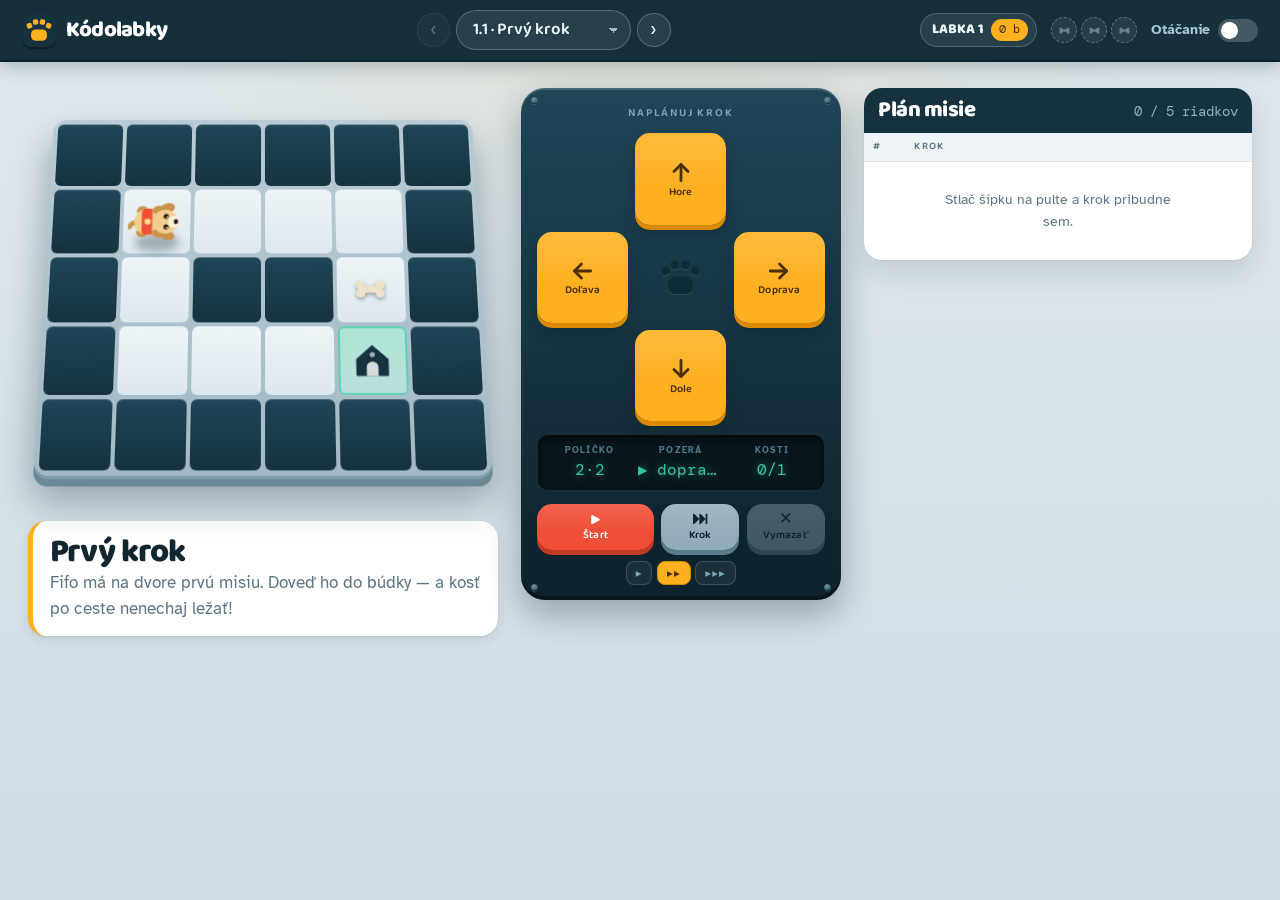
==== index.html @ 19e22fdb "Zapis do Siene slavy sa ponuka po dohrati misie Ukladanie bolo schovane o dve okna hlbsie: chip -> K" ====
<!DOCTYPE html>
<html lang="sk">
<head>
<meta charset="utf-8">
<meta name="viewport" content="width=device-width, initial-scale=1, viewport-fit=cover">
<title>Kódolabky — nauč šteniatka programovať</title>
<meta name="description" content="Detská hra, v ktorej na dispečerskom pulte naplánuješ misiu záchranárskeho šteniatka. Riadok po riadku.">
<meta name="color-scheme" content="light dark">
<meta name="theme-color" content="#16323F">
<link rel="icon" href="assets/icon.svg" type="image/svg+xml">
<link rel="apple-touch-icon" href="assets/icon.svg">
<link rel="preconnect" href="https://fonts.googleapis.com">
<link rel="preconnect" href="https://fonts.gstatic.com" crossorigin>
<link href="https://fonts.googleapis.com/css2?family=Baloo+2:wght@600;800&family=Atkinson+Hyperlegible:wght@400;700&family=DM+Mono:wght@500&display=swap" rel="stylesheet">
<link rel="stylesheet" href="styles/base.css">
<link rel="stylesheet" href="styles/board.css">
<link rel="stylesheet" href="styles/console.css">
<link rel="stylesheet" href="styles/table.css">
</head>
<body>

<header class="topbar">
  <div class="brand">
    <img class="brand-mark" src="assets/icon.svg" alt="" width="34" height="34">
    <span class="brand-name">Kódolabky</span>
  </div>

  <nav class="levelnav" aria-label="Výber misie">
    <button class="steelbtn steelbtn-round" id="prevLevel" type="button" aria-label="Predchádzajúca misia">‹</button>
    <select id="levelPicker" aria-label="Misia"></select>
    <button class="steelbtn steelbtn-round" id="nextLevel" type="button" aria-label="Ďalšia misia">›</button>
  </nav>

  <div class="topbar-right">
    <button class="crewchip" id="crewChip" type="button">
      <span class="crewchip-call" id="crewCall">LABKA 1</span>
      <span class="crewchip-pts" id="crewPts">0 b</span>
    </button>
    <div class="bones" id="starRow" role="status" aria-label="Získané kosti"></div>
    <label class="modeswitch">
      <span class="modeswitch-label">Otáčanie</span>
      <input type="checkbox" id="modeToggle" role="switch">
      <span class="modeswitch-track" aria-hidden="true"><span class="modeswitch-knob"></span></span>
    </label>
  </div>
</header>

<main class="deck">

  <!-- ── Svet ─────────────────────────────────────────────── -->
  <section class="field" aria-label="Bludisko">
    <div class="board-stage">
      <div class="board" id="board" role="img" aria-label="Mapa bludiska"></div>
    </div>
    <div class="briefing">
      <h1 class="briefing-title" id="levelTitle">Kódolabky</h1>
      <p class="briefing-text" id="levelStory">Načítavam misiu…</p>
      <p class="hint" id="hintBar" hidden></p>
    </div>
  </section>

  <!-- ── Pult ─────────────────────────────────────────────── -->
  <section class="console" aria-label="Dispečerský pult">
    <div class="console-plate">
      <span class="rivet rivet-tl" aria-hidden="true"></span>
      <span class="rivet rivet-tr" aria-hidden="true"></span>
      <span class="rivet rivet-bl" aria-hidden="true"></span>
      <span class="rivet rivet-br" aria-hidden="true"></span>
      <span class="beacon-sweep" aria-hidden="true"></span>

      <p class="plate-label">Naplánuj krok</p>
      <div class="controls" id="palette"></div>

      <div class="lcd" id="statePanel">
        <div class="lcd-cell"><span class="lcd-key">Políčko</span><span class="lcd-val" id="stPos">–</span></div>
        <div class="lcd-cell"><span class="lcd-key">Pozerá</span><span class="lcd-val" id="stDir">–</span></div>
        <div class="lcd-cell"><span class="lcd-key">Kosti</span><span class="lcd-val" id="stBones">–</span></div>
      </div>

      <div class="transport">
        <button class="key key-run" id="btnRun" type="button">
          <span class="key-glyph" aria-hidden="true">▶</span><span class="key-word">Štart</span>
        </button>
        <button class="key key-steel" id="btnStep" type="button">
          <span class="key-glyph" aria-hidden="true">⏭</span><span class="key-word">Krok</span>
        </button>
        <button class="key key-steel" id="btnReset" type="button" disabled>
          <span class="key-glyph" aria-hidden="true">✕</span><span class="key-word">Vymazať</span>
        </button>
      </div>

      <div class="speed" role="group" aria-label="Rýchlosť">
        <button class="speedbtn" data-speed="600" type="button" aria-label="Pomaly">▸</button>
        <button class="speedbtn is-on" data-speed="330" type="button" aria-label="Normálne">▸▸</button>
        <button class="speedbtn" data-speed="150" type="button" aria-label="Rýchlo">▸▸▸</button>
      </div>
    </div>
  </section>

  <!-- ── Plán ─────────────────────────────────────────────── -->
  <section class="plan" aria-label="Tabuľka príkazov">
    <div class="plancard">
      <div class="plancard-head">
        <h2>Plán misie</h2>
        <span class="rowcount" id="rowCount">0 riadkov</span>
      </div>
      <div class="table-scroll">
        <table class="program" id="programTable">
          <thead>
            <tr><th class="c-num">#</th><th class="c-cmd">Krok</th><th class="c-act"><span class="sr-only">Akcie</span></th></tr>
          </thead>
          <tbody id="programBody"></tbody>
        </table>
        <p class="emptyhint" id="emptyHint">Stlač šípku na pulte a krok pribudne sem.</p>
      </div>
    </div>
  </section>

</main>

<div class="toast" id="toast" role="status" aria-live="polite" hidden></div>

<dialog class="winbox" id="winBox">
  <h2 id="winTitle">Misia splnená!</h2>
  <div class="bones bones-big" id="winStars"></div>
  <ul class="winlist" id="winList"></ul>
  <p class="winscore" id="winScore"></p>
  <button class="key key-wide winhall" id="hallFromWin" type="button">Zapísať do Siene slávy</button>
  <div class="winbtns">
    <button class="key key-steel key-wide" id="winRetry" type="button">Skúsiť lepšie</button>
    <button class="key key-run key-wide" id="winNext" type="button">Ďalšia misia</button>
  </div>
</dialog>

<dialog class="crewbox" id="crewBox">
  <h2>Kniha služieb</h2>
  <p class="crewbox-note">
    Klikni na volací znak a hráš zaňho. Každý má svoj vlastný postup a ten ostáva
    len v tomto prehliadači. Do Siene slávy sa zapisuje výhradne prezývka a body,
    a len keď to sám urobíš.
  </p>
  <div class="crew-scroll">
    <table class="crew">
      <thead>
        <tr>
          <th>Volací znak</th><th>Hodnosť</th>
          <th class="num">Body</th><th class="num">Misie</th>
          <th><span class="sr-only">Zmazať</span></th>
        </tr>
      </thead>
      <tbody id="crewBody"></tbody>
    </table>
  </div>
  <form class="crewadd" id="crewAdd">
    <input id="crewInput" maxlength="10" placeholder="Nový volací znak" aria-label="Nový volací znak">
    <button class="key key-steel" type="submit">Pridať</button>
  </form>
  <div class="winbtns">
    <button class="key key-wide" id="hallOpen" type="button">Sieň slávy</button>
    <button class="key key-steel key-wide" id="crewClose" type="button">Späť do hry</button>
  </div>
</dialog>

<dialog class="hallbox" id="hallBox">
  <h2>Sieň slávy</h2>
  <p class="hallbox-note" id="hallNote"></p>
  <div class="hall-scroll">
    <table class="hall">
      <thead>
        <tr>
          <th>#</th><th>Prezývka</th>
          <th class="num">Body</th><th class="num">Misie</th><th>Kedy</th>
        </tr>
      </thead>
      <tbody id="hallBody"></tbody>
    </table>
  </div>
  <form class="hallform" id="hallForm">
    <input id="hallNick" maxlength="10" placeholder="Prezývka" aria-label="Prezývka do rebríčka">
    <button class="key key-run" id="hallSend" type="submit">Zapísať</button>
  </form>
  <p class="hallstatus" id="hallStatus" role="status"></p>
  <p class="hallbox-privacy">
    Ukladá sa len prezývka, body a dátum. Žiadne mená, žiadne e-maily —
    tak sem prosím nepíš svoje skutočné meno.
  </p>
  <div class="winbtns">
    <button class="key key-steel key-wide" id="hallClose" type="button">Zavrieť</button>
  </div>
</dialog>

<script type="module" src="src/game/app.js"></script>
</body>
</html>
---- styles/base.css ----
/* Kódolabky — základ: tokeny, layout, horná lišta.
   Smer: „dispečerský pult záchrannej stanice“. Materiály z toho sveta —
   práškovaná oceľ, gumené klávesy, jantárový maják, smaltované štítky, LCD. */

:root {
  /* Baloo 2 — ťažké zaoblené písmo, ktoré vyzerá ako nápis namaľovaný
     na záchranárskom aute. Atkinson Hyperlegible navrhol Braille Institute
     na maximálne rozlíšenie tvarov písmen (I/l/1, O/0, b/d) — pre šesťročné
     dieťa, ktoré ešte lúšti písmená, to nie je ozdoba ale funkcia.
     DM Mono je len na LCD displeji pultu, teda na strojový údaj. */
  --font-display: "Baloo 2", "Segoe UI", system-ui, sans-serif;
  --font-body: "Atkinson Hyperlegible", "Segoe UI", system-ui, sans-serif;
  --font-data: "DM Mono", ui-monospace, Consolas, monospace;

  --step--2: 0.7rem;
  --step--1: clamp(0.8rem, 0.76rem + 0.15vw, 0.88rem);
  --step-0:  clamp(0.95rem, 0.9rem + 0.2vw, 1.05rem);
  --step-1:  clamp(1.15rem, 1.02rem + 0.45vw, 1.38rem);
  --step-2:  clamp(1.5rem, 1.25rem + 1vw, 2.1rem);

  /* Paleta záchranárskeho vozidla: petrolejová karoséria, jantárový maják. */
  --daylight:   #dee7ec;
  --daylight-2: #cfdce4;
  --depot:      #16323f;
  --depot-mid:  #1f4557;
  --depot-deep: #0d222c;
  --beacon:     #ffb01f;
  --beacon-deep:#d98a00;
  --siren:      #f04e37;
  --siren-deep: #c33a25;
  --mint:       #34c79a;

  --surface: #ffffff;
  --surface-2: #eef4f7;
  --text: #12262f;
  --muted: #5d7784;
  --line: rgba(18, 38, 47, .13);
  --line-strong: rgba(18, 38, 47, .26);

  --space-1: .5rem; --space-2: .875rem; --space-3: 1.25rem;
  --radius: 18px; --radius-sm: 11px; --radius-xs: 7px;
  --shadow: 0 1px 2px rgba(13, 34, 44, .06), 0 12px 30px rgba(13, 34, 44, .12);
  --shadow-sm: 0 1px 2px rgba(13, 34, 44, .07), 0 4px 12px rgba(13, 34, 44, .09);
  --tick: 330ms;
  --lift: 5px;              /* o koľko klávesa vystupuje z dosky */
}

@media (prefers-color-scheme: dark) {
  :root {
    --daylight: #101f27; --daylight-2: #0a171d;
    --depot: #1c3f4f; --depot-mid: #27566b; --depot-deep: #081419;
    --surface: #162a33; --surface-2: #1d3542;
    --text: #e6f0f4; --muted: #93aeba;
    --line: rgba(255, 255, 255, .12); --line-strong: rgba(255, 255, 255, .24);
    --shadow: 0 1px 2px rgba(0,0,0,.45), 0 12px 30px rgba(0,0,0,.5);
    --shadow-sm: 0 1px 2px rgba(0,0,0,.4), 0 4px 12px rgba(0,0,0,.4);
  }
}

*, *::before, *::after { box-sizing: border-box; }
* { margin: 0; }
html, body { height: 100%; }

body {
  font-family: var(--font-body);
  font-size: var(--step-0);
  line-height: 1.55;
  color: var(--text);
  background:
    radial-gradient(900px 520px at 50% -8%, color-mix(in srgb, var(--beacon) 14%, transparent), transparent 62%),
    linear-gradient(180deg, var(--daylight) 0%, var(--daylight-2) 100%);
  background-attachment: fixed;
  -webkit-font-smoothing: antialiased;
  display: flex; flex-direction: column;
  overflow-x: hidden;
}

h1, h2, h3 {
  font-family: var(--font-display); font-weight: 800;
  line-height: 1.08; letter-spacing: -.022em;
}
button, select, input { font: inherit; color: inherit; }
button { cursor: pointer; }

:focus-visible { outline: 3px solid var(--beacon); outline-offset: 3px; border-radius: var(--radius-xs); }

.sr-only {
  position: absolute; width: 1px; height: 1px; padding: 0; overflow: hidden;
  clip: rect(0 0 0 0); white-space: nowrap; border: 0;
}

/* ── Horná lišta ─────────────────────────────────────────────── */

.topbar {
  display: flex; align-items: center; gap: var(--space-3); flex-wrap: wrap;
  padding: .6rem clamp(.75rem, 3vw, 1.4rem);
  background: color-mix(in srgb, var(--depot) 94%, black);
  color: #dcebf1;
  box-shadow: 0 2px 0 var(--depot-deep), 0 6px 18px rgba(13, 34, 44, .25);
  position: relative; z-index: 20;
}

.brand { display: flex; align-items: center; gap: .6rem; }
.brand-mark {
  width: 34px; height: 34px; display: block; border-radius: 9px;
  box-shadow: 0 2px 0 rgba(0, 0, 0, .35);
}
.brand-name {
  font-family: var(--font-display); font-weight: 800; font-size: var(--step-1);
  letter-spacing: -.035em; color: #fff; line-height: 1;
}

.levelnav { display: flex; align-items: center; gap: .35rem; margin-inline: auto; }
.levelnav select {
  appearance: none; border: 1px solid rgba(255,255,255,.22);
  background: rgba(255,255,255,.08); color: #eaf4f8;
  border-radius: 999px; padding: .4rem 2.1rem .4rem 1rem;
  font-family: var(--font-display); font-weight: 600;
  background-image: linear-gradient(45deg, transparent 50%, #9fc0cd 50%),
                    linear-gradient(135deg, #9fc0cd 50%, transparent 50%);
  background-position: right 1.05rem center, right .8rem center;
  background-size: 5px 5px, 5px 5px; background-repeat: no-repeat;
  max-width: min(52vw, 22rem); text-overflow: ellipsis;
}
.levelnav select option { color: #12262f; background: #fff; }

.steelbtn {
  border: 1px solid rgba(255,255,255,.22); background: rgba(255,255,255,.08);
  color: #eaf4f8; border-radius: var(--radius-xs);
  transition: background .15s ease, transform .12s ease;
}
.steelbtn-round { width: 2.1rem; height: 2.1rem; border-radius: 50%; font-size: 1.2rem;
  line-height: 1; display: grid; place-items: center; }
.steelbtn:hover:not(:disabled) { background: rgba(255,255,255,.18); }
.steelbtn:disabled { opacity: .32; cursor: default; }

.topbar-right { display: flex; align-items: center; gap: var(--space-2); }

/* Odznak posádky — volací znak a body, klik otvorí Knihu služieb. */
.crewchip {
  display: flex; align-items: center; gap: .5rem;
  padding: .3rem .5rem .3rem .7rem;
  border: 1px solid rgba(255, 255, 255, .2); border-radius: 999px;
  background: rgba(255, 255, 255, .08); color: #eaf4f8;
  transition: background .15s ease, transform .12s ease;
}
.crewchip:hover { background: rgba(255, 255, 255, .18); transform: translateY(-1px); }
.crewchip-call {
  font-family: var(--font-display); font-weight: 800; font-size: var(--step--1);
  letter-spacing: -.01em; max-width: 8rem; overflow: hidden; text-overflow: ellipsis; white-space: nowrap;
}
.crewchip-pts {
  font-family: var(--font-data); font-size: .78rem;
  background: var(--beacon); color: #4a2f00;
  border-radius: 999px; padding: .1rem .5rem;
}

.bones { display: flex; gap: .25rem; }
.bone {
  width: 26px; height: 26px; border-radius: 50%;
  background: rgba(255,255,255,.07); border: 1px dashed rgba(255,255,255,.3);
  display: grid; place-items: center; color: rgba(255,255,255,.32);
}
.bone svg { width: 15px; height: 15px; }
.bone.is-on {
  background: var(--beacon); border: 1px solid var(--beacon-deep); color: #5a3a00;
  animation: pop .4s cubic-bezier(.3, 1.6, .5, 1);
}
.bones-big .bone { width: 46px; height: 46px; }
.bones-big .bone svg { width: 27px; height: 27px; }
@keyframes pop { 0% { transform: scale(.3) rotate(-30deg); } 65% { transform: scale(1.22); } 100% { transform: none; } }

.modeswitch { display: flex; align-items: center; gap: .45rem; cursor: pointer; user-select: none; }
.modeswitch-label { font-size: var(--step--1); color: #a8c6d2; font-weight: 700; }
.modeswitch input { position: absolute; opacity: 0; width: 0; height: 0; }
.modeswitch-track {
  width: 40px; height: 23px; border-radius: 999px; background: rgba(255,255,255,.2);
  display: block; padding: 3px; transition: background .18s ease;
}
.modeswitch-knob { display: block; width: 17px; height: 17px; border-radius: 50%; background: #fff;
  transition: transform .18s ease; }
.modeswitch input:checked + .modeswitch-track { background: var(--beacon); }
.modeswitch input:checked + .modeswitch-track .modeswitch-knob { transform: translateX(17px); }
.modeswitch input:focus-visible + .modeswitch-track { outline: 3px solid var(--beacon); outline-offset: 3px; }

/* ── Rozloženie: svet · pult · plán ──────────────────────────── */

.deck {
  flex: 1;
  display: grid;
  gap: clamp(.75rem, 1.8vw, 1.5rem);
  grid-template-columns: minmax(0, 1.15fr) minmax(250px, 20rem) minmax(270px, .95fr);
  align-items: start;
  padding: clamp(.9rem, 2.2vw, 1.75rem);
}
@media (max-width: 1080px) {
  .deck { grid-template-columns: minmax(0, 1fr) minmax(250px, 20rem); }
  .plan { grid-column: 1 / -1; }
}
@media (max-width: 760px) {
  .deck { grid-template-columns: minmax(0, 1fr); }
  .plan { grid-column: auto; }
}

.field { display: flex; flex-direction: column; gap: var(--space-2); min-width: 0; }

.briefing {
  background: var(--surface); border-radius: var(--radius);
  padding: .85rem 1.05rem; box-shadow: var(--shadow-sm);
  border-left: 5px solid var(--beacon);
}
.briefing-title { font-size: var(--step-2); }
.briefing-text { color: var(--muted); max-width: 58ch; }

.hint {
  margin-top: .6rem; padding: .55rem .8rem;
  background: color-mix(in srgb, var(--mint) 16%, var(--surface));
  border: 1px solid color-mix(in srgb, var(--mint) 45%, transparent);
  border-radius: var(--radius-sm);
  font-size: var(--step--1); font-weight: 700;
}

.plan { min-width: 0; }

/* ── Toast a výherné okno ────────────────────────────────────── */

.toast {
  position: fixed; left: 50%; bottom: 1.4rem; transform: translateX(-50%);
  background: var(--depot); color: #eaf4f8; padding: .65rem 1.15rem;
  border-radius: 999px; font-weight: 700; box-shadow: var(--shadow); z-index: 90;
  max-width: min(90vw, 34rem); text-align: center;
  animation: toastin .25s ease;
}
.toast.is-bad { background: var(--siren-deep); color: #fff; }
@keyframes toastin { from { opacity: 0; transform: translate(-50%, 12px); } }

.winbox {
  border: 0; border-radius: var(--radius); padding: 1.75rem;
  background: var(--surface); color: var(--text); box-shadow: var(--shadow);
  max-width: min(92vw, 27rem); text-align: center;
}
.winbox::backdrop { background: rgba(13, 34, 44, .55); backdrop-filter: blur(4px); }
.winbox h2 { font-size: var(--step-2); margin-bottom: var(--space-2); }
.winbox .bones { justify-content: center; margin-bottom: var(--space-2); }
.winbox .bone { background: var(--surface-2); border-color: var(--line-strong); color: var(--line-strong); }
.winbox .bone.is-on { background: var(--beacon); border-color: var(--beacon-deep); color: #5a3a00; }
.winlist { list-style: none; padding: 0; display: grid; gap: .3rem; margin-bottom: var(--space-2);
  font-size: var(--step--1); color: var(--muted); text-align: left; }
.winlist li { display: flex; align-items: baseline; gap: .5rem; }
.winlist li::before { content: "○"; }
.winlist li.got { color: var(--text); font-weight: 700; }
.winlist li.got::before { content: "●"; color: var(--beacon-deep); }
.winlist .pts { margin-left: auto; font-family: var(--font-data); font-size: .78rem; opacity: .55; }
.winlist li.got .pts { opacity: 1; color: var(--beacon-deep); }

.winscore {
  margin-bottom: var(--space-3); padding: .55rem .8rem;
  background: var(--surface-2); border-radius: var(--radius-sm);
  font-size: var(--step--1);
}
.winscore strong { font-family: var(--font-display); font-weight: 800; font-size: var(--step-1); }
.winscore .toNext { display: block; color: var(--muted); }

.winhall { width: 100%; justify-content: center; margin-bottom: var(--space-3); }

.winbtns { display: flex; gap: .5rem; justify-content: center; flex-wrap: wrap; }

/* ── Kniha služieb ───────────────────────────────────────────── */

.crewbox {
  border: 0; border-radius: var(--radius); padding: 1.6rem;
  background: var(--surface); color: var(--text); box-shadow: var(--shadow);
  max-width: min(94vw, 34rem); width: 100%;
}
.crewbox::backdrop { background: rgba(13, 34, 44, .55); backdrop-filter: blur(4px); }
.crewbox h2 { font-size: var(--step-2); }
.crewbox-note { color: var(--muted); font-size: var(--step--1); margin: .3rem 0 var(--space-2); }

.crew-scroll { overflow: auto; max-height: 46vh; border: 1px solid var(--line); border-radius: var(--radius-sm); }
.crew { width: 100%; border-collapse: collapse; }
.crew th {
  position: sticky; top: 0; background: var(--surface-2); text-align: left;
  font-family: var(--font-display); font-weight: 600;
  font-size: .62rem; text-transform: uppercase; letter-spacing: .12em; color: var(--muted);
  padding: .45rem .6rem; border-bottom: 1px solid var(--line);
}
.crew td { padding: .3rem .6rem; border-bottom: 1px solid var(--line); }
.crew tr:last-child td { border-bottom: 0; }
.crew .num { text-align: right; font-family: var(--font-data); font-size: .85rem; }
.crew th.num { text-align: right; }
.crew tr.is-active { background: color-mix(in srgb, var(--beacon) 15%, transparent); }
.crew-rank { font-size: var(--step--1); color: var(--muted); }

.crew-pick {
  border: 0; background: none; padding: .2rem 0; color: var(--text);
  font-family: var(--font-display); font-weight: 800; font-size: var(--step-0);
  text-decoration: underline; text-decoration-color: var(--line-strong); text-underline-offset: 3px;
}
.crew-pick:hover { text-decoration-color: var(--beacon-deep); }
.crew-rename {
  width: 100%; max-width: 9rem; border: 1px solid var(--line-strong); border-radius: var(--radius-xs);
  padding: .2rem .4rem; background: var(--surface);
  font-family: var(--font-display); font-weight: 800; font-size: var(--step-0);
}
.crew-del {
  width: 1.6rem; height: 1.6rem; border-radius: var(--radius-xs);
  border: 1px solid transparent; background: transparent; color: var(--muted);
  display: grid; place-items: center; font-size: .85rem;
}
.crew-del:hover:not(:disabled) { background: color-mix(in srgb, var(--siren) 16%, transparent); color: var(--siren-deep); }
.crew-del:disabled { opacity: .25; cursor: default; }

.crewadd { display: flex; gap: .5rem; margin: var(--space-2) 0; }
.crewadd input {
  flex: 1; min-width: 0; border: 1px solid var(--line-strong); border-radius: var(--radius-sm);
  padding: .55rem .8rem; background: var(--surface);
  font-family: var(--font-display); font-weight: 600;
}
.crewadd .key { flex: none; padding: .55rem 1rem; }

/* ── Sieň slávy ──────────────────────────────────────────────── */

.hallbox {
  border: 0; border-radius: var(--radius); padding: 1.6rem;
  background: var(--surface); color: var(--text); box-shadow: var(--shadow);
  max-width: min(94vw, 34rem); width: 100%;
}
.hallbox::backdrop { background: rgba(13, 34, 44, .55); backdrop-filter: blur(4px); }
.hallbox h2 { font-size: var(--step-2); }
.hallbox-note { color: var(--muted); font-size: var(--step--1); margin: .3rem 0 var(--space-2); }
.hallbox-privacy {
  color: var(--muted); font-size: .74rem; margin: var(--space-2) 0;
  padding-left: .7rem; border-left: 3px solid var(--line-strong);
  text-align: left;
}

.hall-scroll { overflow: auto; max-height: 42vh; border: 1px solid var(--line); border-radius: var(--radius-sm); }
.hall { width: 100%; border-collapse: collapse; }
.hall th {
  position: sticky; top: 0; background: var(--surface-2); text-align: left;
  font-family: var(--font-display); font-weight: 600;
  font-size: .62rem; text-transform: uppercase; letter-spacing: .12em; color: var(--muted);
  padding: .45rem .6rem; border-bottom: 1px solid var(--line);
}
.hall td { padding: .3rem .6rem; border-bottom: 1px solid var(--line); }
.hall tr:last-child td { border-bottom: 0; }
.hall .num, .hall th.num { text-align: right; font-family: var(--font-data); font-size: .85rem; }
.hall-place {
  font-family: var(--font-display); font-weight: 800; color: var(--muted);
  width: 2.2rem; text-align: right;
}
.hall tr:nth-child(1) .hall-place { color: var(--beacon-deep); }
.hall tr:nth-child(2) .hall-place,
.hall tr:nth-child(3) .hall-place { color: var(--text); }
.hall-nick { font-family: var(--font-display); font-weight: 800; }
.hall-date { font-family: var(--font-data); font-size: .72rem; color: var(--muted); white-space: nowrap; }
.hall tr.is-me { background: color-mix(in srgb, var(--beacon) 18%, transparent); }
.hall-empty { padding: 1.6rem .6rem; text-align: center; color: var(--muted); font-size: var(--step--1); }

.hallform { display: flex; gap: .5rem; margin: var(--space-2) 0 .4rem; }
.hallform input {
  flex: 1; min-width: 0; border: 1px solid var(--line-strong); border-radius: var(--radius-sm);
  padding: .55rem .8rem; background: var(--surface);
  font-family: var(--font-display); font-weight: 600;
}
.hallform .key { flex: none; padding: .55rem 1.1rem; }

.hallstatus { font-size: var(--step--1); color: var(--muted); min-height: 1.4em; text-align: left; }
.hallstatus.is-bad { color: var(--siren-deep); font-weight: 700; }

@media (prefers-reduced-motion: reduce) {
  *, *::before, *::after { animation-duration: .01ms !important; animation-iteration-count: 1 !important;
    transition-duration: .01ms !important; }
}
---- styles/board.css ----
/* Kódolabky — bludisko ako naklonená dioráma.
   Steny sú vytiahnuté do výšky a majú viditeľnú prednú stenu: dieťa má vidieť,
   že sú to prekážky, cez ktoré sa nedá prejsť — nie inak zafarbené štvorčeky. */

.board-stage {
  perspective: 1000px;
  perspective-origin: 50% 42%;
  padding: clamp(.6rem, 2vw, 1.2rem) clamp(.5rem, 1.5vw, 1rem) clamp(1.4rem, 3vw, 2.2rem);
  display: grid; place-items: center;
}

.board {
  --cols: 6; --rows: 5;
  --wall-h: 15px;
  position: relative;
  display: grid;
  grid-template-columns: repeat(var(--cols), 1fr);
  grid-template-rows: repeat(var(--rows), 1fr);
  gap: 4px;
  width: 100%;
  max-width: calc(var(--cols) * 82px);
  aspect-ratio: var(--cols) / var(--rows);
  padding: 5px;
  border-radius: 14px;
  background: linear-gradient(180deg, #b9ccd6 0%, #a3bac6 100%);
  box-shadow:
    0 3px 0 #7f9dab,
    0 10px 0 #6b8896,
    0 22px 36px rgba(13, 34, 44, .35);
  transform: rotateX(15deg);
  transform-style: preserve-3d;
  transition: box-shadow .3s ease;
  animation: board-in .6s cubic-bezier(.2, .9, .3, 1) both;
}
@keyframes board-in { from { opacity: 0; transform: rotateX(34deg) translateY(26px); } }

/* ── Dlaždice ────────────────────────────────────────────────── */

.tile {
  position: relative;
  border-radius: 6px;
  background: linear-gradient(180deg, #eef4f7 0%, #dde8ee 100%);
  display: grid; place-items: center;
  transform-style: preserve-3d;
  animation: tile-fade .3s ease both;
  animation-delay: calc(var(--i, 0) * 13ms);
}
@keyframes tile-fade { from { opacity: 0; } to { opacity: 1; } }

.tile[data-tile="wall"] {
  background: linear-gradient(180deg, var(--depot-mid) 0%, var(--depot) 100%);
  transform: translateZ(var(--wall-h));
  box-shadow: inset 0 1px 0 rgba(255, 255, 255, .18);
}
/* Predná stena kvádra — bez nej by sa stena javila ako plochá nálepka. */
.tile[data-tile="wall"]::after {
  content: ""; position: absolute; left: 0; right: 0; top: 100%;
  height: var(--wall-h);
  background: linear-gradient(180deg, var(--depot) 0%, var(--depot-deep) 100%);
  border-radius: 0 0 5px 5px;
  transform-origin: 50% 0%;
  transform: rotateX(-90deg);
}

.tile[data-tile="goal"] {
  background: linear-gradient(180deg, color-mix(in srgb, var(--mint) 34%, #eef4f7) 0%,
                                      color-mix(in srgb, var(--mint) 22%, #dde8ee) 100%);
  box-shadow: inset 0 0 0 2px color-mix(in srgb, var(--mint) 65%, transparent);
  color: var(--depot);
}
.tile[data-tile="goal"] svg { width: 60%; height: 60%; transform: translateZ(3px); }

/* ── Predmety ────────────────────────────────────────────────── */

.item {
  position: absolute; inset: 20%; display: grid; place-items: center;
  pointer-events: none; transform: translateZ(8px);
}
.item svg { width: 100%; height: 100%; }
.item[data-item="bone"] {
  color: #f0e2c8; filter: drop-shadow(0 2px 2px rgba(13, 34, 44, .4));
  animation: bob 2.2s ease-in-out infinite;
}
@keyframes bob { 0%, 100% { transform: translateZ(8px); } 50% { transform: translateZ(15px); } }

.item[data-item="fire"] {
  color: var(--siren);
  filter: drop-shadow(0 0 8px color-mix(in srgb, var(--siren) 60%, transparent));
  animation: flicker 1.05s ease-in-out infinite alternate;
}
@keyframes flicker {
  from { transform: translateZ(8px) scale(.92) rotate(-4deg); }
  to   { transform: translateZ(14px) scale(1.06) rotate(4deg); }
}

.item.is-gone { animation: collected .34s ease forwards; }
@keyframes collected {
  to { transform: translateZ(46px) scale(.25); opacity: 0; }
}

/* ── Šteniatko ───────────────────────────────────────────────── */

.actor {
  position: absolute; left: 5px; top: 5px;
  width: calc((100% - 10px) / var(--cols));
  height: calc((100% - 10px) / var(--rows));
  transform: translate(calc(var(--ax, 0) * 100%), calc(var(--ay, 0) * 100%)) translateZ(9px);
  transition: transform var(--tick) cubic-bezier(.34, 1.4, .5, 1);
  display: grid; place-items: center;
  pointer-events: none;
  transform-style: preserve-3d;
}
/* Tieň na zemi — drží psíka „na“ podlahe, nie nad ňou. */
.actor::before {
  content: ""; position: absolute; left: 18%; right: 18%; bottom: 6%; height: 26%;
  border-radius: 50%; background: rgba(13, 34, 44, .3); filter: blur(4px);
  transform: translateZ(-9px);
}
.actor-body {
  width: 86%; height: 86%;
  rotate: var(--arot, 0deg);
  transition: rotate var(--tick) ease;
}
.actor-body svg { width: 100%; height: 100%; display: block; }

.actor.is-idle .actor-body { animation: breathe 2.6s ease-in-out infinite; }
@keyframes breathe { 0%, 100% { scale: 1; } 50% { scale: 1.05; } }

.actor.is-bumped .actor-body { animation: bump .4s ease; }
@keyframes bump {
  0%, 100% { translate: 0 0; } 25% { translate: -10% 0; }
  55% { translate: 8% 0; } 80% { translate: -3% 0; }
}

.actor.is-happy .actor-body { animation: hop .48s ease 4; }
@keyframes hop { 0%, 100% { translate: 0 0; scale: 1; } 42% { translate: 0 -26%; scale: 1.08; } }

/* Chvost máva vlastným tempom — psík pôsobí živo aj keď stojí. */
.dog-tail {
  transform-origin: 12px 19.6px;
  animation: wag 620ms ease-in-out infinite alternate;
}
@keyframes wag { from { transform: rotate(-17deg); } to { transform: rotate(17deg); } }
.actor.is-happy .dog-tail { animation-duration: 180ms; }

/* ── Stavy dosky ─────────────────────────────────────────────── */

.board.is-won  { box-shadow: 0 3px 0 #7f9dab, 0 10px 0 #6b8896, 0 22px 36px rgba(13,34,44,.35),
                             0 0 0 4px color-mix(in srgb, var(--mint) 75%, transparent); }
.board.is-error { box-shadow: 0 3px 0 #7f9dab, 0 10px 0 #6b8896, 0 22px 36px rgba(13,34,44,.35),
                              0 0 0 4px color-mix(in srgb, var(--siren) 75%, transparent); }

/* ── Konfety ─────────────────────────────────────────────────── */

.confetti { position: absolute; inset: 0; pointer-events: none; transform: translateZ(60px); }
.confetti i {
  position: absolute; left: 50%; top: 45%;
  width: 7px; height: 11px; border-radius: 2px;
  background: var(--c, var(--beacon));
  animation: burst 1.15s cubic-bezier(.2, .7, .3, 1) forwards;
}
@keyframes burst {
  0%   { transform: translate(0, 0) rotate(0deg); opacity: 1; }
  100% { transform: translate(var(--dx), var(--dy)) rotate(var(--dr)); opacity: 0; }
}

@media (prefers-reduced-motion: reduce) {
  .board { transform: rotateX(15deg); }
  .dog-tail, .item[data-item="bone"], .item[data-item="fire"] { animation: none; }
}
---- styles/console.css ----
/* Kódolabky — dispečerský pult. Signature prvok celej hry.
   Nitovaná oceľová doska, gumené jantárové klávesy, LCD displej.
   Klávesy sa naozaj stláčajú: farebná spodná hrana sa pri stlačení zloží. */

.console { position: sticky; top: 1rem; min-width: 0; }
@media (max-width: 760px) { .console { position: static; } }

.console-plate {
  position: relative;
  padding: 1.05rem 1rem .95rem;
  border-radius: 24px;
  background:
    linear-gradient(180deg, var(--depot-mid) 0%, var(--depot) 55%, var(--depot-deep) 100%);
  box-shadow:
    inset 0 2px 0 rgba(255, 255, 255, .16),
    inset 0 -4px 0 rgba(0, 0, 0, .4),
    0 14px 34px rgba(13, 34, 44, .32);
  overflow: hidden;
  animation: plate-in .55s cubic-bezier(.2, .9, .3, 1) both .25s;
}
@keyframes plate-in { from { opacity: 0; transform: translateY(22px); } }

/* Nity — doska je zoskrutkovaná, nie nakreslená. */
.rivet {
  position: absolute; width: 7px; height: 7px; border-radius: 50%;
  background: radial-gradient(circle at 35% 30%, #6f93a3, #24485a);
  box-shadow: inset 0 -1px 1px rgba(0,0,0,.5), 0 1px 0 rgba(255,255,255,.12);
}
.rivet-tl { top: 9px; left: 10px; }  .rivet-tr { top: 9px; right: 10px; }
.rivet-bl { bottom: 9px; left: 10px; } .rivet-br { bottom: 9px; right: 10px; }

/* Smaltovaný štítok */
.plate-label {
  font-family: var(--font-display); font-weight: 600;
  font-size: var(--step--2); letter-spacing: .16em; text-transform: uppercase;
  color: #7fa6b5; text-align: center; margin-bottom: .7rem;
}

/* ── Krížový D-pad ───────────────────────────────────────────── */

.pad {
  display: grid;
  grid-template-columns: repeat(3, 1fr);
  grid-template-rows: repeat(3, auto);
  gap: .45rem;
  margin-bottom: .8rem;
}
.pad:has(.key-pad[data-slot="down"]) { grid-template-rows: repeat(3, auto); }

.key-pad[data-slot="up"]    { grid-area: 1 / 2; }
.key-pad[data-slot="left"]  { grid-area: 2 / 1; }
.key-pad[data-slot="right"] { grid-area: 2 / 3; }
.key-pad[data-slot="down"]  { grid-area: 3 / 2; }

/* Rovnaká značka ako favicon — vyrazená do dosky pultu. */
.pad-emblem {
  grid-area: 2 / 2;
  align-self: center; justify-self: center;
  width: 58%; aspect-ratio: 1;
  color: #0e2833;
  opacity: .75;
  filter: drop-shadow(0 1px 0 rgba(255, 255, 255, .14));
}
.pad-emblem svg { width: 100%; height: 100%; display: block; }

/* ── Klávesy ─────────────────────────────────────────────────── */

.key {
  --face: var(--beacon);
  --edge: var(--beacon-deep);
  display: inline-flex; flex-direction: column; align-items: center; justify-content: center;
  gap: .1rem;
  border: 0; border-radius: 15px;
  padding: .55rem .5rem;
  background: linear-gradient(180deg, color-mix(in srgb, var(--face) 88%, white) 0%, var(--face) 62%);
  color: #4a2f00;
  font-family: var(--font-display); font-weight: 600; font-size: var(--step--1);
  box-shadow: 0 var(--lift) 0 var(--edge), 0 calc(var(--lift) + 5px) 14px rgba(13, 34, 44, .38);
  transition: transform .09s ease, box-shadow .09s ease, filter .15s ease;
}
.key:hover:not(:disabled) { filter: brightness(1.06); }
.key:active:not(:disabled),
.key.is-hit {
  transform: translateY(var(--lift));
  box-shadow: 0 0 0 var(--edge), 0 2px 5px rgba(13, 34, 44, .45);
}
.key:disabled { opacity: .38; cursor: default; }

.key-pad { aspect-ratio: 1; padding: .35rem; }
.key svg { width: 26px; height: 26px; display: block; }
.key-word { font-size: .68rem; letter-spacing: .01em; line-height: 1.1; }
.key-glyph { font-size: 1.05rem; line-height: 1; }

.key-use {
  --face: #5fc9e8; --edge: #2c93b2;
  color: #06323f;
  width: 100%; flex-direction: row; gap: .45rem; padding: .55rem;
  margin-bottom: .8rem;
}

.key-steel {
  --face: #93aeba; --edge: #5b7c8b;
  color: #0d2530;
}
.key-run { --face: var(--siren); --edge: var(--siren-deep); color: #fff; }
.key-wide { flex-direction: row; gap: .45rem; padding: .7rem 1.2rem; }

/* ── LCD displej ─────────────────────────────────────────────── */

.lcd {
  display: grid; grid-template-columns: repeat(3, 1fr); gap: .35rem;
  background: #08161b; border: 1px solid rgba(255, 255, 255, .09);
  border-radius: 11px; padding: .5rem .55rem; margin-bottom: .8rem;
  box-shadow: inset 0 3px 9px rgba(0, 0, 0, .65);
}
.lcd-cell { min-width: 0; text-align: center; }
.lcd-key {
  display: block; font-size: .58rem; letter-spacing: .13em; text-transform: uppercase;
  color: #4d7686; font-weight: 700;
}
.lcd-val {
  display: block; font-family: var(--font-data); font-size: .98rem;
  color: var(--mint); text-shadow: 0 0 9px color-mix(in srgb, var(--mint) 55%, transparent);
  white-space: nowrap; overflow: hidden; text-overflow: ellipsis;
}

/* ── Ovládanie behu ──────────────────────────────────────────── */

.transport { display: grid; grid-template-columns: 1.5fr 1fr 1fr; gap: .45rem; margin-bottom: .7rem; }
.transport .key { padding: .5rem .35rem; }

.speed { display: flex; gap: .3rem; justify-content: center; }
.speedbtn {
  border: 1px solid rgba(255, 255, 255, .16); background: rgba(255, 255, 255, .06);
  color: #7fa6b5; border-radius: 8px; padding: .18rem .55rem;
  font-size: .72rem; letter-spacing: .1em; line-height: 1.4;
  transition: all .15s ease;
}
.speedbtn.is-on { background: var(--beacon); border-color: var(--beacon-deep); color: #4a2f00; }

/* ── Maják pri splnenej misii ────────────────────────────────── */

.beacon-sweep {
  position: absolute; inset: -40%; pointer-events: none; opacity: 0;
  background: conic-gradient(from 0deg,
    transparent 0deg, color-mix(in srgb, var(--beacon) 45%, transparent) 18deg, transparent 42deg);
}
body.is-celebrating .beacon-sweep { animation: sweep 1.15s linear 2; }
@keyframes sweep {
  0% { opacity: .85; transform: rotate(0deg); }
  100% { opacity: .85; transform: rotate(360deg); }
}

/* Počas behu sa plán needituje — klávesy to majú aj ukázať. */
body.is-running .key-pad,
body.is-running .key-use { opacity: .4; pointer-events: none; }
---- styles/table.css ----
/* Kódolabky — tabuľka plánu misie.
   Zámerne tichá: hlasný je pult, toto je dispečerský hárok, ktorý sa naň zapisuje. */

.plancard {
  background: var(--surface);
  border-radius: var(--radius);
  box-shadow: var(--shadow);
  overflow: hidden;
  display: flex; flex-direction: column;
  animation: card-in .5s cubic-bezier(.2, .9, .3, 1) both .4s;
}
@keyframes card-in { from { opacity: 0; transform: translateY(16px); } }

.plancard-head {
  display: flex; align-items: baseline; justify-content: space-between; gap: .5rem;
  padding: .7rem .9rem .6rem;
  background: var(--depot);
  color: #dcebf1;
}
.plancard-head h2 { font-size: var(--step-1); color: #fff; }
.rowcount {
  font-family: var(--font-data); font-size: var(--step--1); color: #8fb2c0;
}
.rowcount.is-over { color: var(--beacon); }

.table-scroll { overflow: auto; max-height: min(46vh, 27rem); }

.program { width: 100%; border-collapse: collapse; }
.program thead th {
  position: sticky; top: 0; z-index: 1;
  background: var(--surface-2);
  text-align: left;
  font-family: var(--font-display); font-weight: 600;
  font-size: .64rem; text-transform: uppercase; letter-spacing: .13em;
  color: var(--muted); padding: .4rem .55rem; border-bottom: 1px solid var(--line);
}
.program td { padding: .28rem .55rem; border-bottom: 1px solid var(--line); vertical-align: middle; }
.program tbody tr:last-child td { border-bottom: 0; }

.program tbody tr { animation: row-in .28s cubic-bezier(.2, 1.3, .4, 1) both; }
@keyframes row-in { from { opacity: 0; transform: translateX(-14px); } }

.c-num { width: 2.6rem; }
.c-act { width: 4.6rem; }

.rownum {
  display: inline-grid; place-items: center;
  width: 1.75rem; height: 1.75rem; border-radius: 50%;
  background: var(--surface-2); border: 1px solid var(--line);
  font-family: var(--font-data); font-size: .78rem; color: var(--muted);
}

.cmdcell { display: flex; align-items: center; gap: .5rem; font-weight: 700; }
.cmdcell svg { width: 21px; height: 21px; flex: none; color: var(--beacon-deep); }

.rowacts { display: flex; gap: .15rem; justify-content: flex-end; }
.rowacts button {
  width: 1.6rem; height: 1.6rem; border-radius: var(--radius-xs);
  border: 1px solid transparent; background: transparent; color: var(--muted);
  display: grid; place-items: center; font-size: .85rem; line-height: 1;
  transition: background .15s ease, color .15s ease;
}
.rowacts button:hover:not(:disabled) { background: var(--surface-2); color: var(--text); }
.rowacts button:disabled { opacity: .25; cursor: default; }
.rowacts .del:hover { background: color-mix(in srgb, var(--siren) 16%, transparent); color: var(--siren-deep); }

/* Kurzor programu — ktorý riadok práve beží. */
.program tr.is-current { background: color-mix(in srgb, var(--beacon) 20%, transparent); }
.program tr.is-current .rownum { background: var(--beacon); color: #4a2f00; border-color: var(--beacon-deep); }
.program tr.is-current td:first-child { box-shadow: inset 4px 0 0 var(--beacon); }

.program tr.is-bad { background: color-mix(in srgb, var(--siren) 17%, transparent); }
.program tr.is-bad .rownum { background: var(--siren); color: #fff; border-color: var(--siren-deep); }
.program tr.is-bad td:first-child { box-shadow: inset 4px 0 0 var(--siren); }

.program tr.is-done .rownum {
  background: color-mix(in srgb, var(--mint) 25%, transparent);
  border-color: color-mix(in srgb, var(--mint) 55%, transparent);
  color: var(--text);
}

body.is-running .rowacts button { pointer-events: none; opacity: .35; }

.emptyhint {
  padding: 1.7rem 1rem; text-align: center; color: var(--muted);
  font-size: var(--step--1); max-width: 30ch; margin-inline: auto;
}
.emptyhint[hidden] { display: none; }
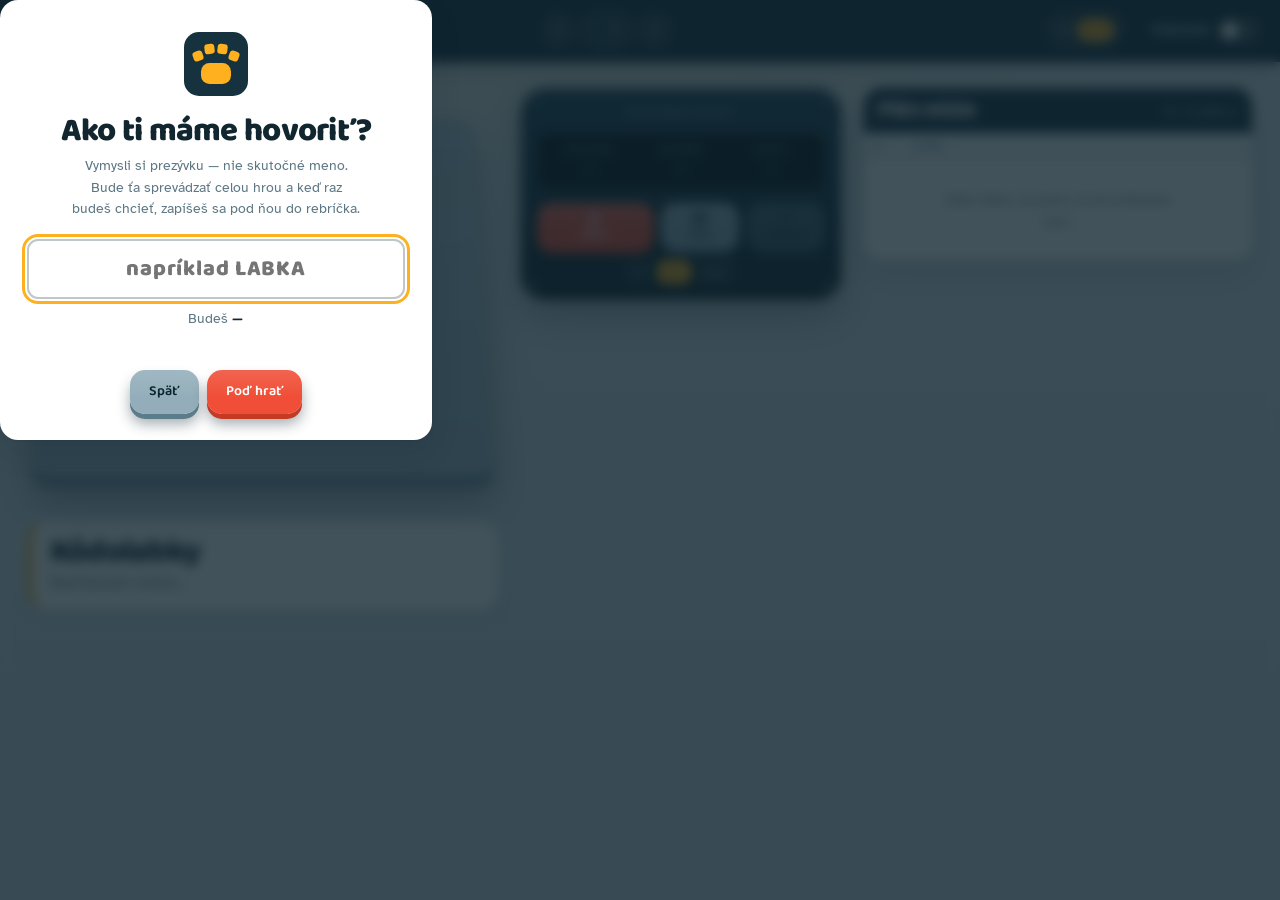
==== commit 44a11002: "Level Predpoved (1.5), jedna prezyvka a scroll na trat Level typu Predpoved (1.5 „Kde skoncim?"): - " ====
--- a/index.html
+++ b/index.html
@@ -32,9 +32,9 @@
   </nav>
 
   <div class="topbar-right">
-    <button class="crewchip" id="crewChip" type="button">
-      <span class="crewchip-call" id="crewCall">LABKA 1</span>
-      <span class="crewchip-pts" id="crewPts">0 b</span>
+    <button class="playerchip" id="playerChip" type="button" aria-label="Otvoriť rebríček">
+      <span class="playerchip-nick" id="playerNick">—</span>
+      <span class="playerchip-pts" id="playerPts">0 b</span>
     </button>
     <div class="bones" id="starRow" role="status" aria-label="Získané kosti"></div>
     <label class="modeswitch">
@@ -68,13 +68,13 @@
       <span class="rivet rivet-br" aria-hidden="true"></span>
       <span class="beacon-sweep" aria-hidden="true"></span>
 
-      <p class="plate-label">Naplánuj krok</p>
+      <p class="plate-label" id="plateLabel">Naplánuj krok</p>
       <div class="controls" id="palette"></div>
 
       <div class="lcd" id="statePanel">
         <div class="lcd-cell"><span class="lcd-key">Políčko</span><span class="lcd-val" id="stPos">–</span></div>
         <div class="lcd-cell"><span class="lcd-key">Pozerá</span><span class="lcd-val" id="stDir">–</span></div>
-        <div class="lcd-cell"><span class="lcd-key">Kosti</span><span class="lcd-val" id="stBones">–</span></div>
+        <div class="lcd-cell"><span class="lcd-key" id="stThirdKey">Kosti</span><span class="lcd-val" id="stBones">–</span></div>
       </div>
 
       <div class="transport">
@@ -125,44 +125,36 @@
   <div class="bones bones-big" id="winStars"></div>
   <ul class="winlist" id="winList"></ul>
   <p class="winscore" id="winScore"></p>
-  <button class="key key-wide winhall" id="hallFromWin" type="button">Zapísať do Siene slávy</button>
+  <button class="key key-wide winhall" id="hallFromWin" type="button">Zapísať do rebríčka</button>
   <div class="winbtns">
     <button class="key key-steel key-wide" id="winRetry" type="button">Skúsiť lepšie</button>
     <button class="key key-run key-wide" id="winNext" type="button">Ďalšia misia</button>
   </div>
 </dialog>
 
-<dialog class="crewbox" id="crewBox">
-  <h2>Kniha služieb</h2>
-  <p class="crewbox-note">
-    Klikni na volací znak a hráš zaňho. Každý má svoj vlastný postup a ten ostáva
-    len v tomto prehliadači. Do Siene slávy sa zapisuje výhradne prezývka a body,
-    a len keď to sám urobíš.
+<dialog class="startbox" id="startBox">
+  <span class="startbox-mark" aria-hidden="true">
+    <img src="assets/icon.svg" alt="" width="64" height="64">
+  </span>
+  <h2 id="startTitle">Ako ti máme hovoriť?</h2>
+  <p class="startbox-note">
+    Vymysli si prezývku — nie skutočné meno. Bude ťa sprevádzať celou hrou
+    a keď raz budeš chcieť, zapíšeš sa pod ňou do rebríčka.
   </p>
-  <div class="crew-scroll">
-    <table class="crew">
-      <thead>
-        <tr>
-          <th>Volací znak</th><th>Hodnosť</th>
-          <th class="num">Body</th><th class="num">Misie</th>
-          <th><span class="sr-only">Zmazať</span></th>
-        </tr>
-      </thead>
-      <tbody id="crewBody"></tbody>
-    </table>
-  </div>
-  <form class="crewadd" id="crewAdd">
-    <input id="crewInput" maxlength="10" placeholder="Nový volací znak" aria-label="Nový volací znak">
-    <button class="key key-steel" type="submit">Pridať</button>
+  <form class="startform" id="startForm">
+    <input id="startNick" maxlength="10" autocomplete="off" placeholder="napríklad LABKA"
+           aria-label="Tvoja prezývka" required>
+    <p class="startpreview">Budeš <strong id="startPreview">—</strong></p>
+    <p class="startstatus" id="startStatus" role="status"></p>
+    <div class="winbtns">
+      <button class="key key-steel key-wide" id="startSkip" type="button" hidden>Späť</button>
+      <button class="key key-run key-wide" type="submit">Poď hrať</button>
+    </div>
   </form>
-  <div class="winbtns">
-    <button class="key key-wide" id="hallOpen" type="button">Sieň slávy</button>
-    <button class="key key-steel key-wide" id="crewClose" type="button">Späť do hry</button>
-  </div>
 </dialog>
 
 <dialog class="hallbox" id="hallBox">
-  <h2>Sieň slávy</h2>
+  <h2>Rebríček</h2>
   <p class="hallbox-note" id="hallNote"></p>
   <div class="hall-scroll">
     <table class="hall">
@@ -185,6 +177,7 @@
     tak sem prosím nepíš svoje skutočné meno.
   </p>
   <div class="winbtns">
+    <button class="key key-steel key-wide" id="hallRename" type="button">Zmeniť prezývku</button>
     <button class="key key-steel key-wide" id="hallClose" type="button">Zavrieť</button>
   </div>
 </dialog>
--- a/styles/base.css
+++ b/styles/base.css
@@ -136,20 +136,20 @@
 
 .topbar-right { display: flex; align-items: center; gap: var(--space-2); }
 
-/* Odznak posádky — volací znak a body, klik otvorí Knihu služieb. */
-.crewchip {
+/* Odznak hráča — prezývka a body, klik otvorí rebríček. */
+.playerchip {
   display: flex; align-items: center; gap: .5rem;
   padding: .3rem .5rem .3rem .7rem;
   border: 1px solid rgba(255, 255, 255, .2); border-radius: 999px;
   background: rgba(255, 255, 255, .08); color: #eaf4f8;
   transition: background .15s ease, transform .12s ease;
 }
-.crewchip:hover { background: rgba(255, 255, 255, .18); transform: translateY(-1px); }
-.crewchip-call {
+.playerchip:hover { background: rgba(255, 255, 255, .18); transform: translateY(-1px); }
+.playerchip-nick {
   font-family: var(--font-display); font-weight: 800; font-size: var(--step--1);
   letter-spacing: -.01em; max-width: 8rem; overflow: hidden; text-overflow: ellipsis; white-space: nowrap;
 }
-.crewchip-pts {
+.playerchip-pts {
   font-family: var(--font-data); font-size: .78rem;
   background: var(--beacon); color: #4a2f00;
   border-radius: 999px; padding: .1rem .5rem;
@@ -265,60 +265,40 @@
 
 .winbtns { display: flex; gap: .5rem; justify-content: center; flex-wrap: wrap; }
 
-/* ── Kniha služieb ───────────────────────────────────────────── */
-
-.crewbox {
-  border: 0; border-radius: var(--radius); padding: 1.6rem;
+/* ── Privítanie ──────────────────────────────────────────────
+   Prvé, čo dieťa z hry uvidí. Preto značka hore a jedno jediné pole:
+   nič na vyplňovanie, nič na zavretie. */
+
+.startbox {
+  border: 0; border-radius: var(--radius); padding: 2rem 1.7rem 1.6rem;
   background: var(--surface); color: var(--text); box-shadow: var(--shadow);
-  max-width: min(94vw, 34rem); width: 100%;
-}
-.crewbox::backdrop { background: rgba(13, 34, 44, .55); backdrop-filter: blur(4px); }
-.crewbox h2 { font-size: var(--step-2); }
-.crewbox-note { color: var(--muted); font-size: var(--step--1); margin: .3rem 0 var(--space-2); }
-
-.crew-scroll { overflow: auto; max-height: 46vh; border: 1px solid var(--line); border-radius: var(--radius-sm); }
-.crew { width: 100%; border-collapse: collapse; }
-.crew th {
-  position: sticky; top: 0; background: var(--surface-2); text-align: left;
-  font-family: var(--font-display); font-weight: 600;
-  font-size: .62rem; text-transform: uppercase; letter-spacing: .12em; color: var(--muted);
-  padding: .45rem .6rem; border-bottom: 1px solid var(--line);
-}
-.crew td { padding: .3rem .6rem; border-bottom: 1px solid var(--line); }
-.crew tr:last-child td { border-bottom: 0; }
-.crew .num { text-align: right; font-family: var(--font-data); font-size: .85rem; }
-.crew th.num { text-align: right; }
-.crew tr.is-active { background: color-mix(in srgb, var(--beacon) 15%, transparent); }
-.crew-rank { font-size: var(--step--1); color: var(--muted); }
-
-.crew-pick {
-  border: 0; background: none; padding: .2rem 0; color: var(--text);
-  font-family: var(--font-display); font-weight: 800; font-size: var(--step-0);
-  text-decoration: underline; text-decoration-color: var(--line-strong); text-underline-offset: 3px;
-}
-.crew-pick:hover { text-decoration-color: var(--beacon-deep); }
-.crew-rename {
-  width: 100%; max-width: 9rem; border: 1px solid var(--line-strong); border-radius: var(--radius-xs);
-  padding: .2rem .4rem; background: var(--surface);
-  font-family: var(--font-display); font-weight: 800; font-size: var(--step-0);
-}
-.crew-del {
-  width: 1.6rem; height: 1.6rem; border-radius: var(--radius-xs);
-  border: 1px solid transparent; background: transparent; color: var(--muted);
-  display: grid; place-items: center; font-size: .85rem;
-}
-.crew-del:hover:not(:disabled) { background: color-mix(in srgb, var(--siren) 16%, transparent); color: var(--siren-deep); }
-.crew-del:disabled { opacity: .25; cursor: default; }
-
-.crewadd { display: flex; gap: .5rem; margin: var(--space-2) 0; }
-.crewadd input {
-  flex: 1; min-width: 0; border: 1px solid var(--line-strong); border-radius: var(--radius-sm);
-  padding: .55rem .8rem; background: var(--surface);
-  font-family: var(--font-display); font-weight: 600;
-}
-.crewadd .key { flex: none; padding: .55rem 1rem; }
-
-/* ── Sieň slávy ──────────────────────────────────────────────── */
+  max-width: min(94vw, 27rem); width: 100%; text-align: center;
+}
+.startbox::backdrop { background: rgba(13, 34, 44, .78); backdrop-filter: blur(6px); }
+.startbox h2 { font-size: var(--step-2); }
+.startbox-note {
+  color: var(--muted); font-size: var(--step--1); margin: .4rem auto var(--space-3);
+  max-width: 32ch; line-height: 1.5;
+}
+
+.startbox-mark { display: block; margin-bottom: .6rem; animation: pop .5s cubic-bezier(.3, 1.6, .5, 1); }
+.startbox-mark img { display: inline-block; }
+
+.startform input {
+  width: 100%; border: 2px solid var(--line-strong); border-radius: var(--radius-sm);
+  padding: .7rem .9rem; background: var(--surface); color: var(--text);
+  font-family: var(--font-display); font-weight: 800; font-size: var(--step-1);
+  text-align: center; letter-spacing: .04em;
+}
+.startform input:focus-visible { outline: 3px solid var(--beacon); outline-offset: 2px; }
+
+.startpreview { margin: .55rem 0 0; color: var(--muted); font-size: var(--step--1); }
+.startpreview strong {
+  font-family: var(--font-display); color: var(--text); letter-spacing: .04em;
+}
+.startstatus { min-height: 1.2rem; margin: .35rem 0 var(--space-2); font-size: var(--step--1); color: var(--siren-deep); }
+
+/* ── Rebríček ──────────────────────────────────────────────── */
 
 .hallbox {
   border: 0; border-radius: var(--radius); padding: 1.6rem;
--- a/styles/board.css
+++ b/styles/board.css
@@ -143,6 +143,52 @@
 @keyframes wag { from { transform: rotate(-17deg); } to { transform: rotate(17deg); } }
 .actor.is-happy .dog-tail { animation-duration: 180ms; }
 
+/* ── Predpoveď ───────────────────────────────────────────────── */
+
+/* Dlaždice sa dajú klikať len v leveli typu „Predpoveď“ — a nikdy stena. */
+.board.is-guessing .tile:not([data-tile="wall"]) { cursor: pointer; }
+.board.is-guessing .tile:not([data-tile="wall"]):hover {
+  background: linear-gradient(180deg, #f7fbfd 0%, #e6f0f5 100%);
+  box-shadow: inset 0 0 0 2px color-mix(in srgb, var(--beacon) 55%, transparent);
+}
+
+/* Tip dieťaťa — jantárový, prerušovaný: je to zatiaľ len návrh. */
+.tile.is-guess {
+  box-shadow: inset 0 0 0 3px var(--beacon);
+  background: linear-gradient(180deg,
+    color-mix(in srgb, var(--beacon) 26%, #eef4f7) 0%,
+    color-mix(in srgb, var(--beacon) 16%, #dde8ee) 100%);
+}
+.guessmark {
+  position: absolute; inset: 24%; display: grid; place-items: center;
+  pointer-events: none; color: var(--beacon-deep);
+  transform: translateZ(6px);
+  animation: guess-in .28s cubic-bezier(.2, 1.5, .4, 1) both;
+}
+.guessmark svg { width: 100%; height: 100%; }
+@keyframes guess-in { from { opacity: 0; transform: translateZ(6px) scale(.4); } }
+
+/* Kde pes naozaj zastal. Plný mätový prstenec — toto je fakt, nie návrh. */
+.tile.is-answer { box-shadow: inset 0 0 0 3px var(--mint); }
+.tile.is-answer::before {
+  content: ""; position: absolute; inset: -3px; border-radius: 8px;
+  box-shadow: 0 0 0 0 color-mix(in srgb, var(--mint) 70%, transparent);
+  animation: answer-ping 1.4s ease-out 3;
+}
+@keyframes answer-ping {
+  from { box-shadow: 0 0 0 0 color-mix(in srgb, var(--mint) 70%, transparent); }
+  to   { box-shadow: 0 0 0 14px transparent; }
+}
+
+/* Tip aj odpoveď na jednej dlaždici = trafil. Nech je to vidno na prvý pohľad. */
+.tile.is-guess.is-answer {
+  box-shadow: inset 0 0 0 3px var(--mint), 0 0 18px color-mix(in srgb, var(--mint) 60%, transparent);
+  background: linear-gradient(180deg,
+    color-mix(in srgb, var(--mint) 34%, #eef4f7) 0%,
+    color-mix(in srgb, var(--mint) 22%, #dde8ee) 100%);
+}
+.tile.is-guess.is-answer .guessmark { color: #0b6a4f; }
+
 /* ── Stavy dosky ─────────────────────────────────────────────── */
 
 .board.is-won  { box-shadow: 0 3px 0 #7f9dab, 0 10px 0 #6b8896, 0 22px 36px rgba(13,34,44,.35),
@@ -167,4 +213,5 @@
 @media (prefers-reduced-motion: reduce) {
   .board { transform: rotateX(15deg); }
   .dog-tail, .item[data-item="bone"], .item[data-item="fire"] { animation: none; }
-}
+  .guessmark, .tile.is-answer::before { animation: none; }
+}
--- a/styles/console.css
+++ b/styles/console.css
@@ -105,6 +105,14 @@
 .key-run { --face: var(--siren); --edge: var(--siren-deep); color: #fff; }
 .key-wide { flex-direction: row; gap: .45rem; padding: .7rem 1.2rem; }
 
+/* Pult v leveli typu „Predpoveď“ — klávesy nie sú, pokyn áno. */
+.padnote {
+  margin-bottom: .8rem; padding: .8rem .9rem;
+  border: 1px dashed rgba(255, 255, 255, .22); border-radius: 13px;
+  background: rgba(255, 255, 255, .05);
+  color: #cde3ec; font-size: var(--step--1); line-height: 1.45; text-align: center;
+}
+
 /* ── LCD displej ─────────────────────────────────────────────── */
 
 .lcd {
--- a/styles/table.css
+++ b/styles/table.css
@@ -81,6 +81,23 @@
 
 body.is-running .rowacts button { pointer-events: none; opacity: .35; }
 
+/* Zamknutý plán (typ „Predpoveď“) — dieťa ho číta, nie prehadzuje. */
+.program tbody.is-locked { background: repeating-linear-gradient(
+  135deg, transparent 0 9px, color-mix(in srgb, var(--line) 45%, transparent) 9px 10px); }
+.program tbody.is-locked td { background: var(--surface); }
+.rowlock {
+  display: block; margin-left: auto;
+  width: 1.05rem; height: 1.35rem;
+  border: 2px solid var(--muted); border-radius: 3px;
+  opacity: .5; position: relative;
+}
+.rowlock::before {
+  content: ""; position: absolute; left: 50%; bottom: 100%;
+  width: .62rem; height: .42rem; translate: -50% 0;
+  border: 2px solid var(--muted); border-bottom: 0;
+  border-radius: 5px 5px 0 0;
+}
+
 .emptyhint {
   padding: 1.7rem 1rem; text-align: center; color: var(--muted);
   font-size: var(--step--1); max-width: 30ch; margin-inline: auto;
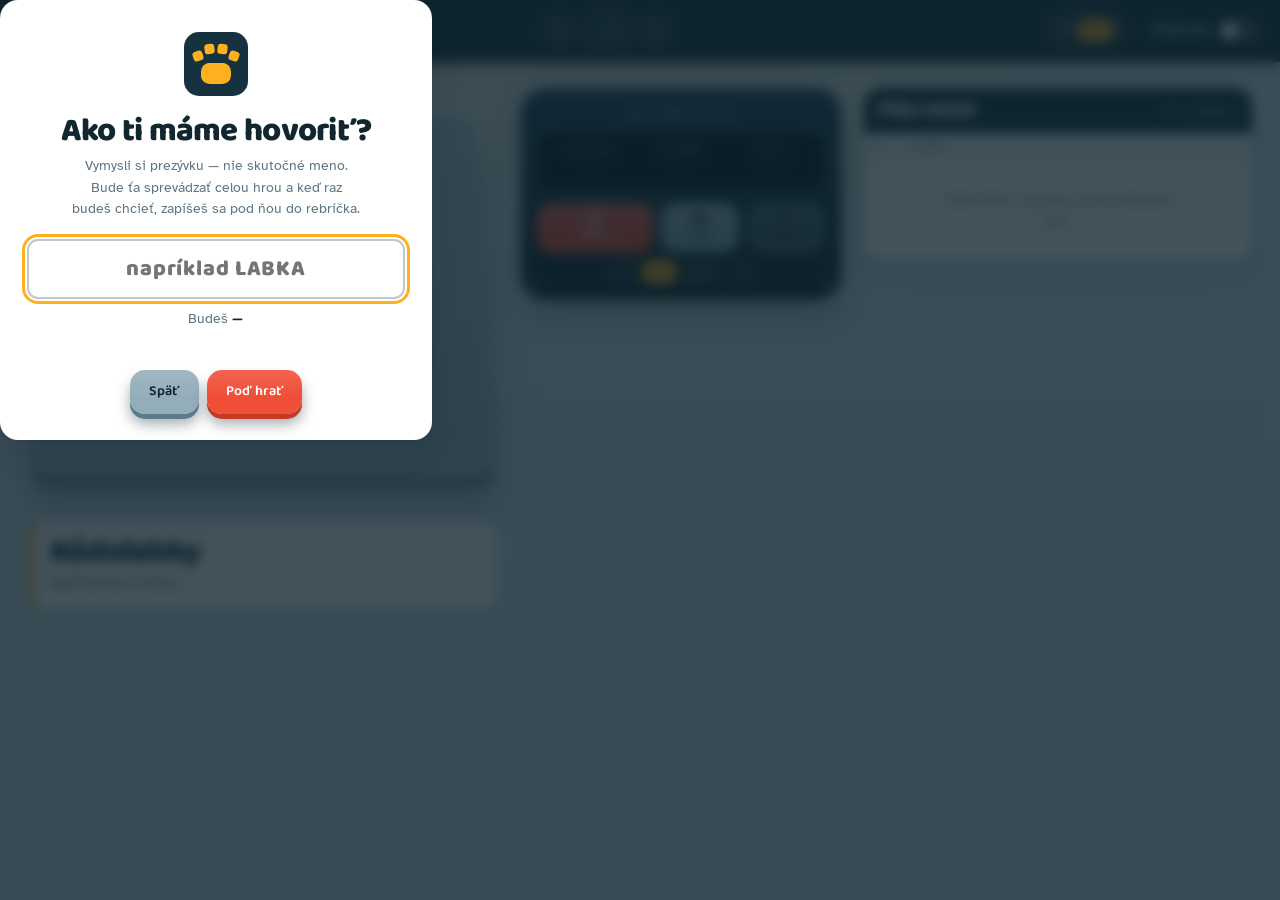
==== commit c43b3cf0: "Body per hrac, auto-zapis do rebricka, level 1.6, zvuky a klavesnica - progress v4: kazda prezyvka m" ====
--- a/index.html
+++ b/index.html
@@ -93,6 +93,7 @@
         <button class="speedbtn" data-speed="600" type="button" aria-label="Pomaly">▸</button>
         <button class="speedbtn is-on" data-speed="330" type="button" aria-label="Normálne">▸▸</button>
         <button class="speedbtn" data-speed="150" type="button" aria-label="Rýchlo">▸▸▸</button>
+        <button class="speedbtn sndbtn" id="soundToggle" type="button" aria-label="Zapnúť alebo vypnúť zvuky" aria-pressed="true"></button>
       </div>
     </div>
   </section>
--- a/styles/console.css
+++ b/styles/console.css
@@ -146,6 +146,10 @@
 }
 .speedbtn.is-on { background: var(--beacon); border-color: var(--beacon-deep); color: #4a2f00; }
 
+/* Prepínač zvuku sedí vedľa rýchlosti a preberá jej tvar; ikona namiesto textu. */
+.sndbtn { margin-left: .35rem; display: inline-flex; align-items: center; }
+.sndbtn svg { width: 15px; height: 15px; display: block; }
+
 /* ── Maják pri splnenej misii ────────────────────────────────── */
 
 .beacon-sweep {
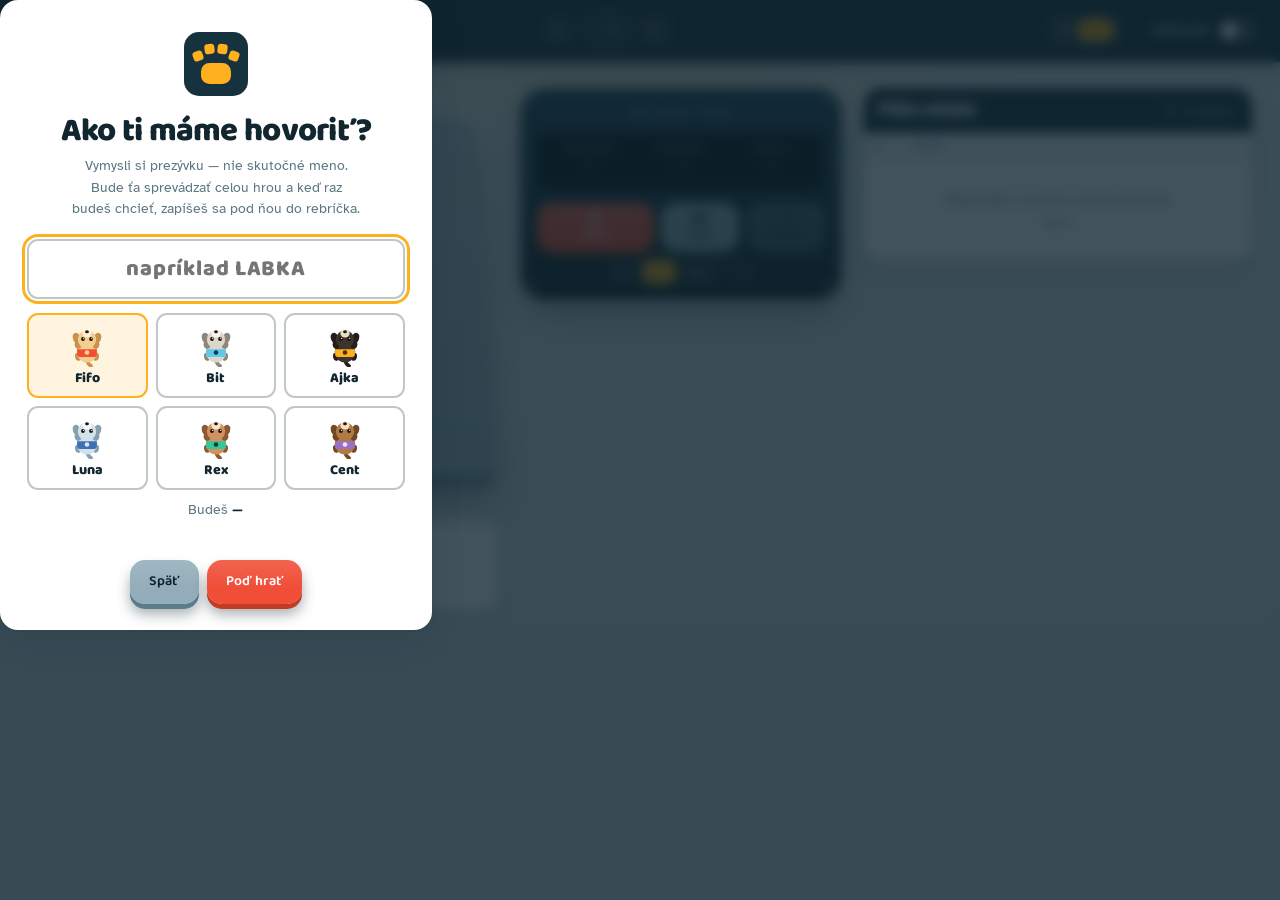
==== commit 5ce997cb: "Vyber psika: hrac si voli steniatko, hra v leveloch aj avatar v rebricku - uvodne okno: mriezka 6 ps" ====
--- a/index.html
+++ b/index.html
@@ -145,6 +145,7 @@
   <form class="startform" id="startForm">
     <input id="startNick" maxlength="10" autocomplete="off" placeholder="napríklad LABKA"
            aria-label="Tvoja prezývka" required>
+    <div class="startdogs" id="startDogs" role="radiogroup" aria-label="Vyber si psíka"></div>
     <p class="startpreview">Budeš <strong id="startPreview">—</strong></p>
     <p class="startstatus" id="startStatus" role="status"></p>
     <div class="winbtns">
--- a/styles/base.css
+++ b/styles/base.css
@@ -292,6 +292,29 @@
 }
 .startform input:focus-visible { outline: 3px solid var(--beacon); outline-offset: 2px; }
 
+/* Výber psíka — šesť kariet, vybraná svieti jantárovou ako maják. */
+.startdogs {
+  display: grid; grid-template-columns: repeat(3, 1fr); gap: .5rem;
+  margin-top: var(--space-2);
+}
+.startdog {
+  display: flex; flex-direction: column; align-items: center; gap: .1rem;
+  padding: .45rem .2rem .35rem; border-radius: var(--radius-sm);
+  border: 2px solid var(--line-strong); background: var(--surface);
+  cursor: pointer; transition: transform .15s ease, border-color .15s ease, background .15s ease;
+}
+.startdog:hover { transform: translateY(-2px); border-color: var(--muted); }
+.startdog.is-on {
+  border-color: var(--beacon);
+  background: color-mix(in srgb, var(--beacon) 14%, var(--surface));
+}
+.startdog svg { width: 44px; height: 44px; }
+.startdog-name {
+  font-family: var(--font-display); font-weight: 800;
+  font-size: var(--step--1); color: var(--text);
+}
+.startdog:focus-visible { outline: 3px solid var(--beacon); outline-offset: 2px; }
+
 .startpreview { margin: .55rem 0 0; color: var(--muted); font-size: var(--step--1); }
 .startpreview strong {
   font-family: var(--font-display); color: var(--text); letter-spacing: .04em;
@@ -333,6 +356,7 @@
 .hall tr:nth-child(2) .hall-place,
 .hall tr:nth-child(3) .hall-place { color: var(--text); }
 .hall-nick { font-family: var(--font-display); font-weight: 800; }
+.hall-dog svg { width: 22px; height: 22px; vertical-align: -6px; margin-right: .4rem; }
 .hall-date { font-family: var(--font-data); font-size: .72rem; color: var(--muted); white-space: nowrap; }
 .hall tr.is-me { background: color-mix(in srgb, var(--beacon) 18%, transparent); }
 .hall-empty { padding: 1.6rem .6rem; text-align: center; color: var(--muted); font-size: var(--step--1); }
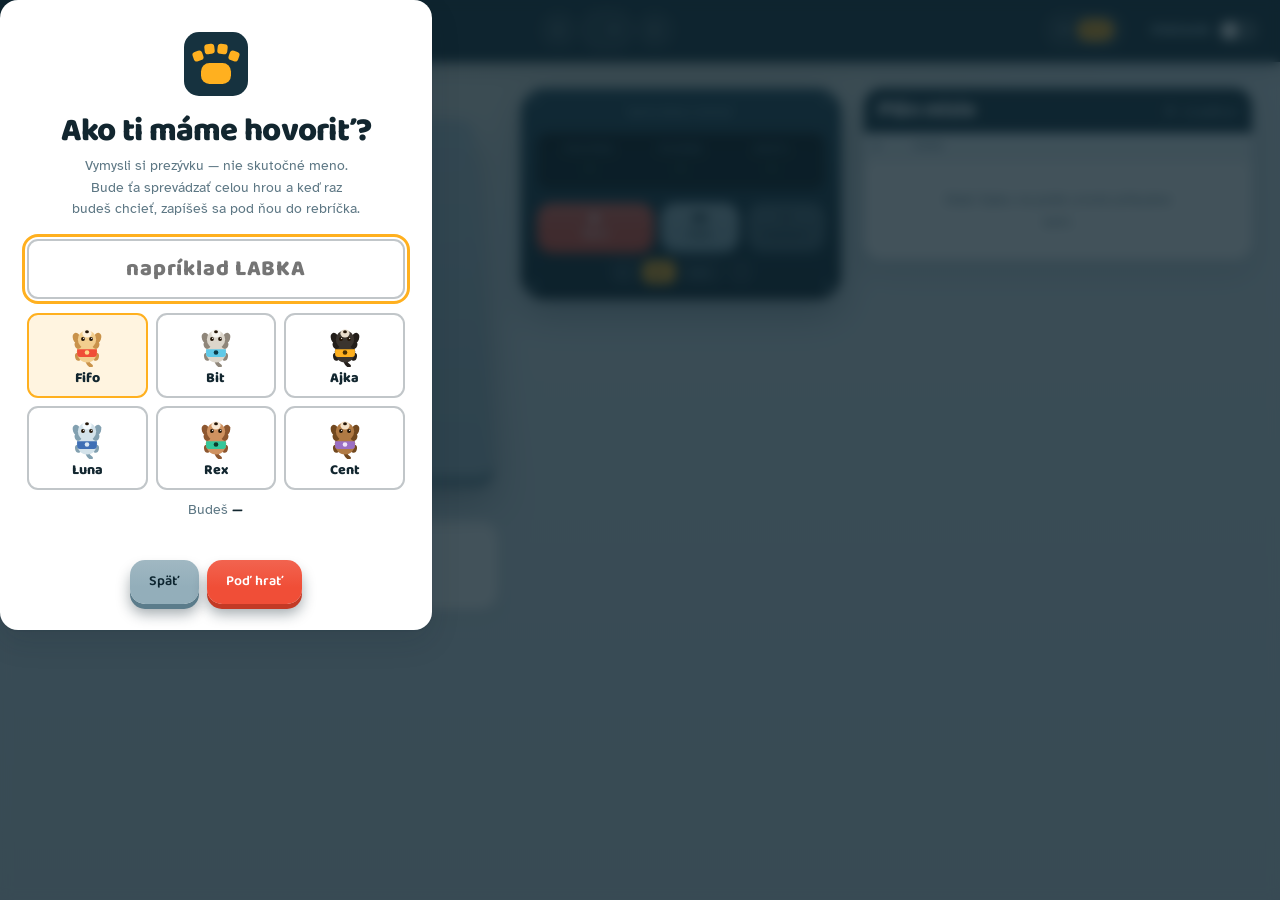
==== commit 1d772681: "Mobil: sipky nad mapku na vysku, dvojstlpcovy pult na sirku Na telefone na vysku sa sipky (aj so sti" ====
--- a/index.html
+++ b/index.html
@@ -52,6 +52,7 @@
     <div class="board-stage">
       <div class="board" id="board" role="img" aria-label="Mapa bludiska"></div>
     </div>
+    <div class="pad-dock" id="padDock"></div>
     <div class="briefing">
       <h1 class="briefing-title" id="levelTitle">Kódolabky</h1>
       <p class="briefing-text" id="levelStory">Načítavam misiu…</p>
@@ -68,8 +69,10 @@
       <span class="rivet rivet-br" aria-hidden="true"></span>
       <span class="beacon-sweep" aria-hidden="true"></span>
 
-      <p class="plate-label" id="plateLabel">Naplánuj krok</p>
-      <div class="controls" id="palette"></div>
+      <div class="pad-group" id="padGroup">
+        <p class="plate-label" id="plateLabel">Naplánuj krok</p>
+        <div class="controls" id="palette"></div>
+      </div>
 
       <div class="lcd" id="statePanel">
         <div class="lcd-cell"><span class="lcd-key">Políčko</span><span class="lcd-val" id="stPos">–</span></div>
--- a/styles/base.css
+++ b/styles/base.css
@@ -200,6 +200,26 @@
 @media (max-width: 760px) {
   .deck { grid-template-columns: minmax(0, 1fr); }
   .plan { grid-column: auto; }
+}
+
+/* Telefón na šírku. Jediný stĺpec by tu znamenal, že pult je až pod doskou,
+   teda mimo obrazovky — dieťa vidí šípky, ale ▶ Štart musí hľadať scrollovaním.
+   Preto doska a pult vedľa seba a všetko ostatné o kúsok stlačené. */
+@media (orientation: landscape) and (max-height: 620px) {
+  .deck {
+    grid-template-columns: minmax(0, 1fr) minmax(15rem, 19rem);
+    gap: .6rem;
+    padding: .55rem;
+  }
+  .plan { grid-column: 1 / -1; }
+
+  .topbar { padding: .3rem clamp(.6rem, 2vw, 1.4rem); gap: var(--space-2); }
+  .brand-mark { width: 26px; height: 26px; }
+  .bone { width: 21px; height: 21px; }
+  .bone svg { width: 12px; height: 12px; }
+
+  .briefing { padding: .5rem .75rem; }
+  .briefing-title { font-size: var(--step-1); }
 }
 
 .field { display: flex; flex-direction: column; gap: var(--space-2); min-width: 0; }
--- a/styles/board.css
+++ b/styles/board.css
@@ -34,6 +34,14 @@
 }
 @keyframes board-in { from { opacity: 0; transform: rotateX(34deg) translateY(26px); } }
 
+/* Telefón na šírku: doska sa musí zmestiť do výšky, inak odtlačí pult aj so
+   ▶ Štart pod okraj obrazovky. Strop je vo `vh`, prepočítaný cez pomer strán
+   mriežky — šírka teda vyjde tak, aby výška nikdy nepresiahla daný podiel. */
+@media (orientation: landscape) and (max-height: 620px) {
+  .board { max-width: min(calc(var(--cols) * 82px), calc(58vh * var(--cols) / var(--rows))); }
+  .board-stage { padding: .3rem .3rem .9rem; }
+}
+
 /* ── Dlaždice ────────────────────────────────────────────────── */
 
 .tile {
--- a/styles/console.css
+++ b/styles/console.css
@@ -4,6 +4,50 @@
 
 .console { position: sticky; top: 1rem; min-width: 0; }
 @media (max-width: 760px) { .console { position: static; } }
+
+/* Na telefóne na výšku šípky presedlajú tesne nad mapku (viď app.js dockPad) —
+   nech ich dieťa nemusí hľadať až pod celým pultom. Na širšom displeji
+   #padDock ostáva prázdny a šípky sedia na svojom mieste v pulte. */
+.pad-dock { display: none; }
+@media (max-width: 760px) and (orientation: portrait) {
+  .pad-dock { display: block; margin-bottom: var(--space-2); }
+  .pad-dock #padGroup {
+    padding: .8rem .9rem .6rem;
+    border-radius: 22px;
+    background: linear-gradient(180deg, var(--depot-mid) 0%, var(--depot) 55%, var(--depot-deep) 100%);
+    box-shadow:
+      inset 0 2px 0 rgba(255, 255, 255, .16),
+      inset 0 -4px 0 rgba(0, 0, 0, .4),
+      0 10px 26px rgba(13, 34, 44, .3);
+  }
+  .pad-dock .pad { margin-bottom: 0; }
+}
+
+/* Telefón na šírku. Výšky je tu menej než čohokoľvek iného, a keby pult ostal
+   stĺpcom, ▶ Štart by spadol pod okraj obrazovky — dieťa vidí šípky, ale nemá
+   čím spustiť psíka. Preto sa doska rozloží na dva stĺpce: klávesy vľavo,
+   displej a ovládanie behu vedľa nich. */
+@media (orientation: landscape) and (max-height: 620px) {
+  .console-plate {
+    display: grid;
+    grid-template-columns: minmax(6.5rem, 8.5rem) minmax(0, 1fr);
+    grid-template-rows: auto auto auto;
+    align-content: start;
+    gap: .4rem .7rem;
+    padding: .7rem .8rem;
+  }
+  .pad-group { grid-column: 1; grid-row: 1 / -1; }
+  .lcd, .transport, .speed { grid-column: 2; margin-bottom: 0; }
+  .lcd { grid-row: 1; }
+  .transport { grid-row: 2; }
+  .speed { grid-row: 3; }
+
+  .plate-label { margin-bottom: .4rem; }
+  .pad, .key-use, .padnote { margin-bottom: 0; }
+  .key svg { width: 20px; height: 20px; }
+  .key-pad { padding: .25rem; }
+  .key-word { font-size: .6rem; }
+}
 
 .console-plate {
   position: relative;
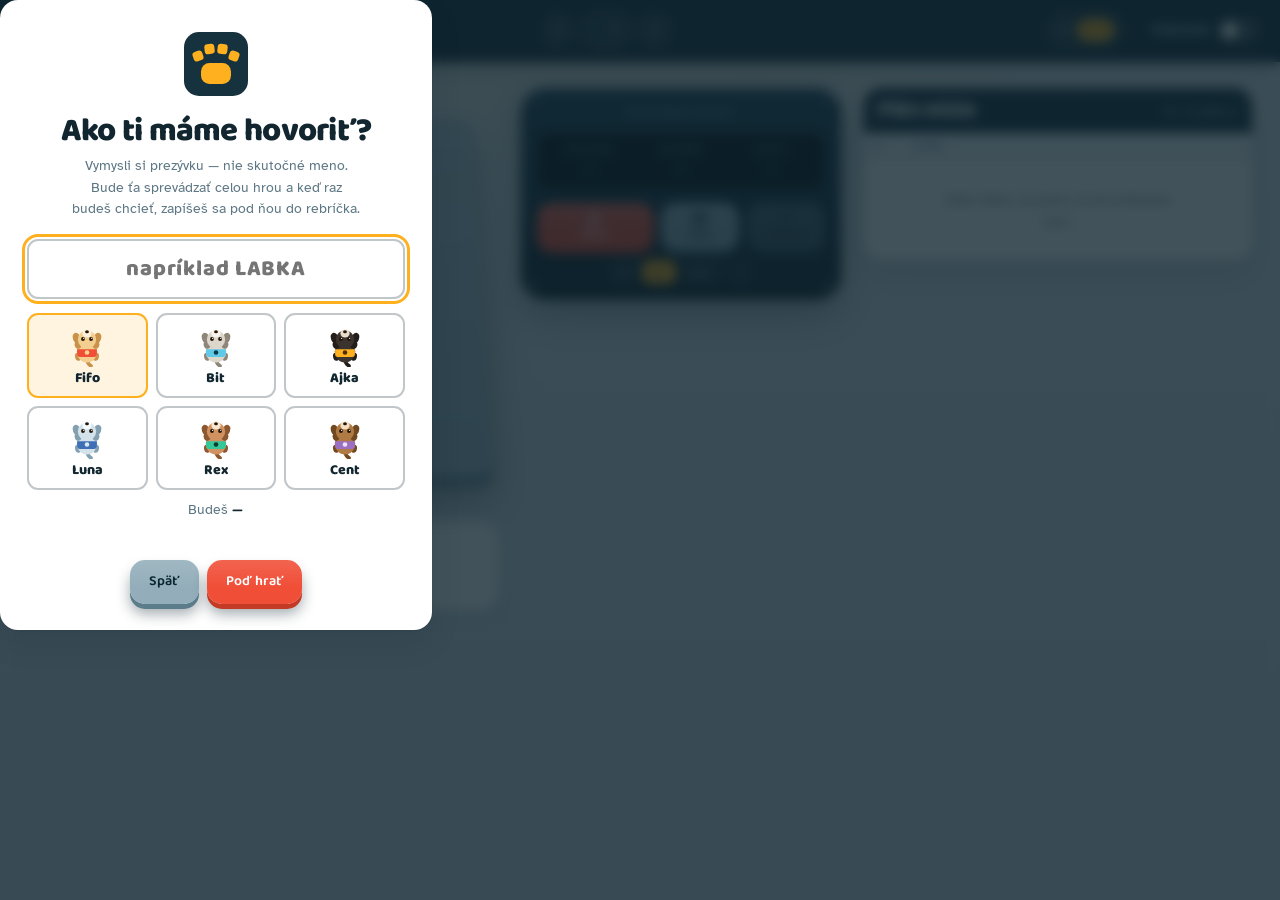
==== commit 3be9d015: "Mobilne rozlozenie bez JS: pult ide nad mapku poradim v HTML Predchadzajuci pokus presuval #padGroup" ====
--- a/index.html
+++ b/index.html
@@ -47,20 +47,12 @@
 
 <main class="deck">
 
-  <!-- ── Svet ─────────────────────────────────────────────── -->
-  <section class="field" aria-label="Bludisko">
-    <div class="board-stage">
-      <div class="board" id="board" role="img" aria-label="Mapa bludiska"></div>
-    </div>
-    <div class="pad-dock" id="padDock"></div>
-    <div class="briefing">
-      <h1 class="briefing-title" id="levelTitle">Kódolabky</h1>
-      <p class="briefing-text" id="levelStory">Načítavam misiu…</p>
-      <p class="hint" id="hintBar" hidden></p>
-    </div>
-  </section>
-
-  <!-- ── Pult ─────────────────────────────────────────────── -->
+  <!-- ── Pult ─────────────────────────────────────────────────
+       Pult je v HTML PRED bludiskom zámerne. Na telefóne je stĺpec jediný,
+       takže klávesy aj ▶ Štart vyjdú rovno nad mapku bez akéhokoľvek
+       presúvania uzlov — a poradie pre klávesnicu aj čítačku ostáva to isté
+       ako to, čo je vidieť. Na širokej obrazovke si stĺpce určuje `grid-column`
+       v base.css, takže pult sedí naďalej medzi bludiskom a plánom. -->
   <section class="console" aria-label="Dispečerský pult">
     <div class="console-plate">
       <span class="rivet rivet-tl" aria-hidden="true"></span>
@@ -80,7 +72,7 @@
         <div class="lcd-cell"><span class="lcd-key" id="stThirdKey">Kosti</span><span class="lcd-val" id="stBones">–</span></div>
       </div>
 
-      <div class="transport">
+      <div class="transport" id="transport">
         <button class="key key-run" id="btnRun" type="button">
           <span class="key-glyph" aria-hidden="true">▶</span><span class="key-word">Štart</span>
         </button>
@@ -98,6 +90,18 @@
         <button class="speedbtn" data-speed="150" type="button" aria-label="Rýchlo">▸▸▸</button>
         <button class="speedbtn sndbtn" id="soundToggle" type="button" aria-label="Zapnúť alebo vypnúť zvuky" aria-pressed="true"></button>
       </div>
+    </div>
+  </section>
+
+  <!-- ── Svet ─────────────────────────────────────────────── -->
+  <section class="field" aria-label="Bludisko">
+    <div class="board-stage">
+      <div class="board" id="board" role="img" aria-label="Mapa bludiska"></div>
+    </div>
+    <div class="briefing">
+      <h1 class="briefing-title" id="levelTitle">Kódolabky</h1>
+      <p class="briefing-text" id="levelStory">Načítavam misiu…</p>
+      <p class="hint" id="hintBar" hidden></p>
     </div>
   </section>
 
--- a/styles/base.css
+++ b/styles/base.css
@@ -193,25 +193,53 @@
   align-items: start;
   padding: clamp(.9rem, 2.2vw, 1.75rem);
 }
+/* Poradie v HTML je pult · bludisko · plán (kvôli telefónu, viď index.html),
+   tak si miesto v mriežke určíme výslovne — inak by autoplacement dal pult
+   doľava. Riadok treba uviesť tiež: autoplacement ide len dopredu, takže
+   bludisko za pultom by inak spadlo do druhého riadku. */
+.field   { grid-column: 1; grid-row: 1; }
+.console { grid-column: 2; grid-row: 1; }
+.plan    { grid-column: 3; grid-row: 1; }
+
 @media (max-width: 1080px) {
   .deck { grid-template-columns: minmax(0, 1fr) minmax(250px, 20rem); }
-  .plan { grid-column: 1 / -1; }
-}
+  .plan { grid-column: 1 / -1; grid-row: 2; }
+}
+/* Jediný stĺpec = platí poradie z HTML: pult (a s ním klávesy aj ▶ Štart)
+   vyjde nad mapku. Stĺpce treba vynulovať, inak by `grid-column: 2` na pulte
+   vyrobil neexistujúci druhý stĺpec. */
 @media (max-width: 760px) {
   .deck { grid-template-columns: minmax(0, 1fr); }
-  .plan { grid-column: auto; }
+  .field, .console, .plan { grid-column: 1; grid-row: auto; }
+}
+
+/* Na telefóne sa lišta lámala na tri riadky a zožrala pätinu obrazovky.
+   Dva riadky stačia: značka s výberom misie hore, odznak a prepínače pod nimi. */
+@media (max-width: 760px) {
+  .topbar { padding: .4rem .7rem; gap: .45rem var(--space-2); }
+  .brand-mark { width: 27px; height: 27px; }
+  .brand-name { font-size: var(--step-0); }
+  .levelnav { margin-inline: 0; flex: 1; min-width: 0; }
+  .levelnav select { flex: 1; min-width: 0; max-width: none; }
+  .topbar-right { width: 100%; justify-content: space-between; gap: var(--space-1); }
+  .bone { width: 22px; height: 22px; }
+  .bone svg { width: 13px; height: 13px; }
 }
 
 /* Telefón na šírku. Jediný stĺpec by tu znamenal, že pult je až pod doskou,
    teda mimo obrazovky — dieťa vidí šípky, ale ▶ Štart musí hľadať scrollovaním.
    Preto doska a pult vedľa seba a všetko ostatné o kúsok stlačené. */
 @media (orientation: landscape) and (max-height: 620px) {
+  /* Doska je tu stropovaná na výšku, takže jej široký stĺpec aj tak nevyužije —
+     radšej ho dostane pult, inak sa mu popisky na LCD zliepajú do seba. */
   .deck {
-    grid-template-columns: minmax(0, 1fr) minmax(15rem, 19rem);
+    grid-template-columns: minmax(0, 1fr) minmax(19rem, 26rem);
     gap: .6rem;
     padding: .55rem;
   }
-  .plan { grid-column: 1 / -1; }
+  .field { grid-column: 1; grid-row: 1; }
+  .console { grid-column: 2; grid-row: 1; }
+  .plan { grid-column: 1 / -1; grid-row: 2; }
 
   .topbar { padding: .3rem clamp(.6rem, 2vw, 1.4rem); gap: var(--space-2); }
   .brand-mark { width: 26px; height: 26px; }
--- a/styles/board.css
+++ b/styles/board.css
@@ -34,9 +34,17 @@
 }
 @keyframes board-in { from { opacity: 0; transform: rotateX(34deg) translateY(26px); } }
 
-/* Telefón na šírku: doska sa musí zmestiť do výšky, inak odtlačí pult aj so
-   ▶ Štart pod okraj obrazovky. Strop je vo `vh`, prepočítaný cez pomer strán
-   mriežky — šírka teda vyjde tak, aby výška nikdy nepresiahla daný podiel. */
+/* Na telefóne musí doska pustiť k slovu aj klávesy a ▶ Štart, inak ich odtlačí
+   pod okraj obrazovky. Strop je vo `vh` a cez pomer strán mriežky sa prepočíta
+   na šírku — výška dosky tak nikdy nepresiahne daný podiel obrazovky. */
+@media (max-width: 760px) and (orientation: portrait) {
+  .board { max-width: min(calc(var(--cols) * 82px), calc(30vh * var(--cols) / var(--rows))); }
+  .board-stage { padding: .35rem .35rem 1rem; }
+}
+@media (max-width: 760px) and (orientation: portrait) and (max-height: 720px) {
+  .board { max-width: min(calc(var(--cols) * 82px), calc(26vh * var(--cols) / var(--rows))); }
+  .board-stage { padding: .25rem .25rem .8rem; }
+}
 @media (orientation: landscape) and (max-height: 620px) {
   .board { max-width: min(calc(var(--cols) * 82px), calc(58vh * var(--cols) / var(--rows))); }
   .board-stage { padding: .3rem .3rem .9rem; }
--- a/styles/console.css
+++ b/styles/console.css
@@ -5,49 +5,6 @@
 .console { position: sticky; top: 1rem; min-width: 0; }
 @media (max-width: 760px) { .console { position: static; } }
 
-/* Na telefóne na výšku šípky presedlajú tesne nad mapku (viď app.js dockPad) —
-   nech ich dieťa nemusí hľadať až pod celým pultom. Na širšom displeji
-   #padDock ostáva prázdny a šípky sedia na svojom mieste v pulte. */
-.pad-dock { display: none; }
-@media (max-width: 760px) and (orientation: portrait) {
-  .pad-dock { display: block; margin-bottom: var(--space-2); }
-  .pad-dock #padGroup {
-    padding: .8rem .9rem .6rem;
-    border-radius: 22px;
-    background: linear-gradient(180deg, var(--depot-mid) 0%, var(--depot) 55%, var(--depot-deep) 100%);
-    box-shadow:
-      inset 0 2px 0 rgba(255, 255, 255, .16),
-      inset 0 -4px 0 rgba(0, 0, 0, .4),
-      0 10px 26px rgba(13, 34, 44, .3);
-  }
-  .pad-dock .pad { margin-bottom: 0; }
-}
-
-/* Telefón na šírku. Výšky je tu menej než čohokoľvek iného, a keby pult ostal
-   stĺpcom, ▶ Štart by spadol pod okraj obrazovky — dieťa vidí šípky, ale nemá
-   čím spustiť psíka. Preto sa doska rozloží na dva stĺpce: klávesy vľavo,
-   displej a ovládanie behu vedľa nich. */
-@media (orientation: landscape) and (max-height: 620px) {
-  .console-plate {
-    display: grid;
-    grid-template-columns: minmax(6.5rem, 8.5rem) minmax(0, 1fr);
-    grid-template-rows: auto auto auto;
-    align-content: start;
-    gap: .4rem .7rem;
-    padding: .7rem .8rem;
-  }
-  .pad-group { grid-column: 1; grid-row: 1 / -1; }
-  .lcd, .transport, .speed { grid-column: 2; margin-bottom: 0; }
-  .lcd { grid-row: 1; }
-  .transport { grid-row: 2; }
-  .speed { grid-row: 3; }
-
-  .plate-label { margin-bottom: .4rem; }
-  .pad, .key-use, .padnote { margin-bottom: 0; }
-  .key svg { width: 20px; height: 20px; }
-  .key-pad { padding: .25rem; }
-  .key-word { font-size: .6rem; }
-}
 
 .console-plate {
   position: relative;
@@ -210,3 +167,62 @@
 /* Počas behu sa plán needituje — klávesy to majú aj ukázať. */
 body.is-running .key-pad,
 body.is-running .key-use { opacity: .4; pointer-events: none; }
+
+/* ── Malé displeje ───────────────────────────────────────────────
+   Tieto bloky musia ostať na KONCI súboru. Sú to prepisy tých istých
+   vlastností (padding, margin) s rovnakou špecifickosťou ako pravidlá vyššie —
+   keby stáli hore, základné pravidlá by ich ticho prebili a nič by sa nezmenilo. */
+
+/* Telefón na výšku. Pult je tu nad mapkou (poradie z HTML, jediný stĺpec),
+   takže o každý ušetrený pixel sa mapka posunie vyššie do záberu. Kríž na plnú
+   šírku displeja by mal klávesy cez pol dlane a mapku by odtlačil pod okraj. */
+@media (max-width: 760px) and (orientation: portrait) {
+  .console-plate { padding: .7rem .8rem .75rem; }
+  .plate-label { margin-bottom: .4rem; }
+  .pad { max-width: 10.5rem; margin-inline: auto; margin-bottom: .55rem; }
+  .key-use { max-width: 10.5rem; margin-inline: auto; margin-bottom: .55rem; }
+  .lcd { margin-bottom: .55rem; padding: .35rem .5rem; }
+  .transport { margin-bottom: .45rem; }
+  .padnote { margin-bottom: .55rem; padding: .6rem .7rem; }
+}
+
+/* Nižší telefón (SE a spol.). Pult aj mapka sa sem naraz zmestia len tesne,
+   tak ide dole všetko naraz — kríž na 9.5rem drží klávesy ešte na ~46 px,
+   čo je stále nad hranicou trafiteľnosti prstom. */
+@media (max-width: 760px) and (orientation: portrait) and (max-height: 720px) {
+  .console-plate { padding: .55rem .7rem .6rem; }
+  .plate-label { margin-bottom: .3rem; }
+  .pad { max-width: 9.5rem; gap: .35rem; margin-bottom: .4rem; }
+  .key-use { max-width: 9.5rem; margin-bottom: .4rem; padding: .4rem; }
+  .lcd { margin-bottom: .4rem; }
+  .lcd-val { font-size: .88rem; }
+  .transport { margin-bottom: .35rem; }
+  .transport .key { padding: .4rem .3rem; }
+}
+
+/* Telefón na šírku. Výšky je tu menej než čohokoľvek iného, a keby pult ostal
+   stĺpcom, ▶ Štart by spadol pod okraj obrazovky — dieťa vidí šípky, ale nemá
+   čím spustiť psíka. Preto sa doska rozloží na dva stĺpce: klávesy vľavo,
+   displej a ovládanie behu vedľa nich. */
+@media (orientation: landscape) and (max-height: 620px) {
+  .console-plate {
+    display: grid;
+    grid-template-columns: minmax(0, 10rem) minmax(0, 1fr);
+    align-content: start;
+    gap: .45rem .7rem;
+    padding: .7rem .8rem;
+  }
+  /* Klávesy vľavo cez dva riadky, beh a rýchlosť vedľa nich. LCD ide naspodok
+     cez celú šírku — v úzkom stĺpci sa mu „Pozerá: doprava“ orezávalo na „dopr…“. */
+  .pad-group { grid-column: 1; grid-row: 1 / 3; }
+  .transport { grid-column: 2; grid-row: 1; margin-bottom: 0; }
+  .speed     { grid-column: 2; grid-row: 2; }
+  .lcd       { grid-column: 1 / -1; grid-row: 3; margin-bottom: 0; }
+
+  .plate-label { margin-bottom: .4rem; }
+  .pad { max-width: none; margin-inline: 0; margin-bottom: 0; }
+  .key-use, .padnote { margin-bottom: 0; }
+  .key svg { width: 21px; height: 21px; }
+  .key-pad { padding: .25rem; }
+  .key-word { font-size: .62rem; }
+}
